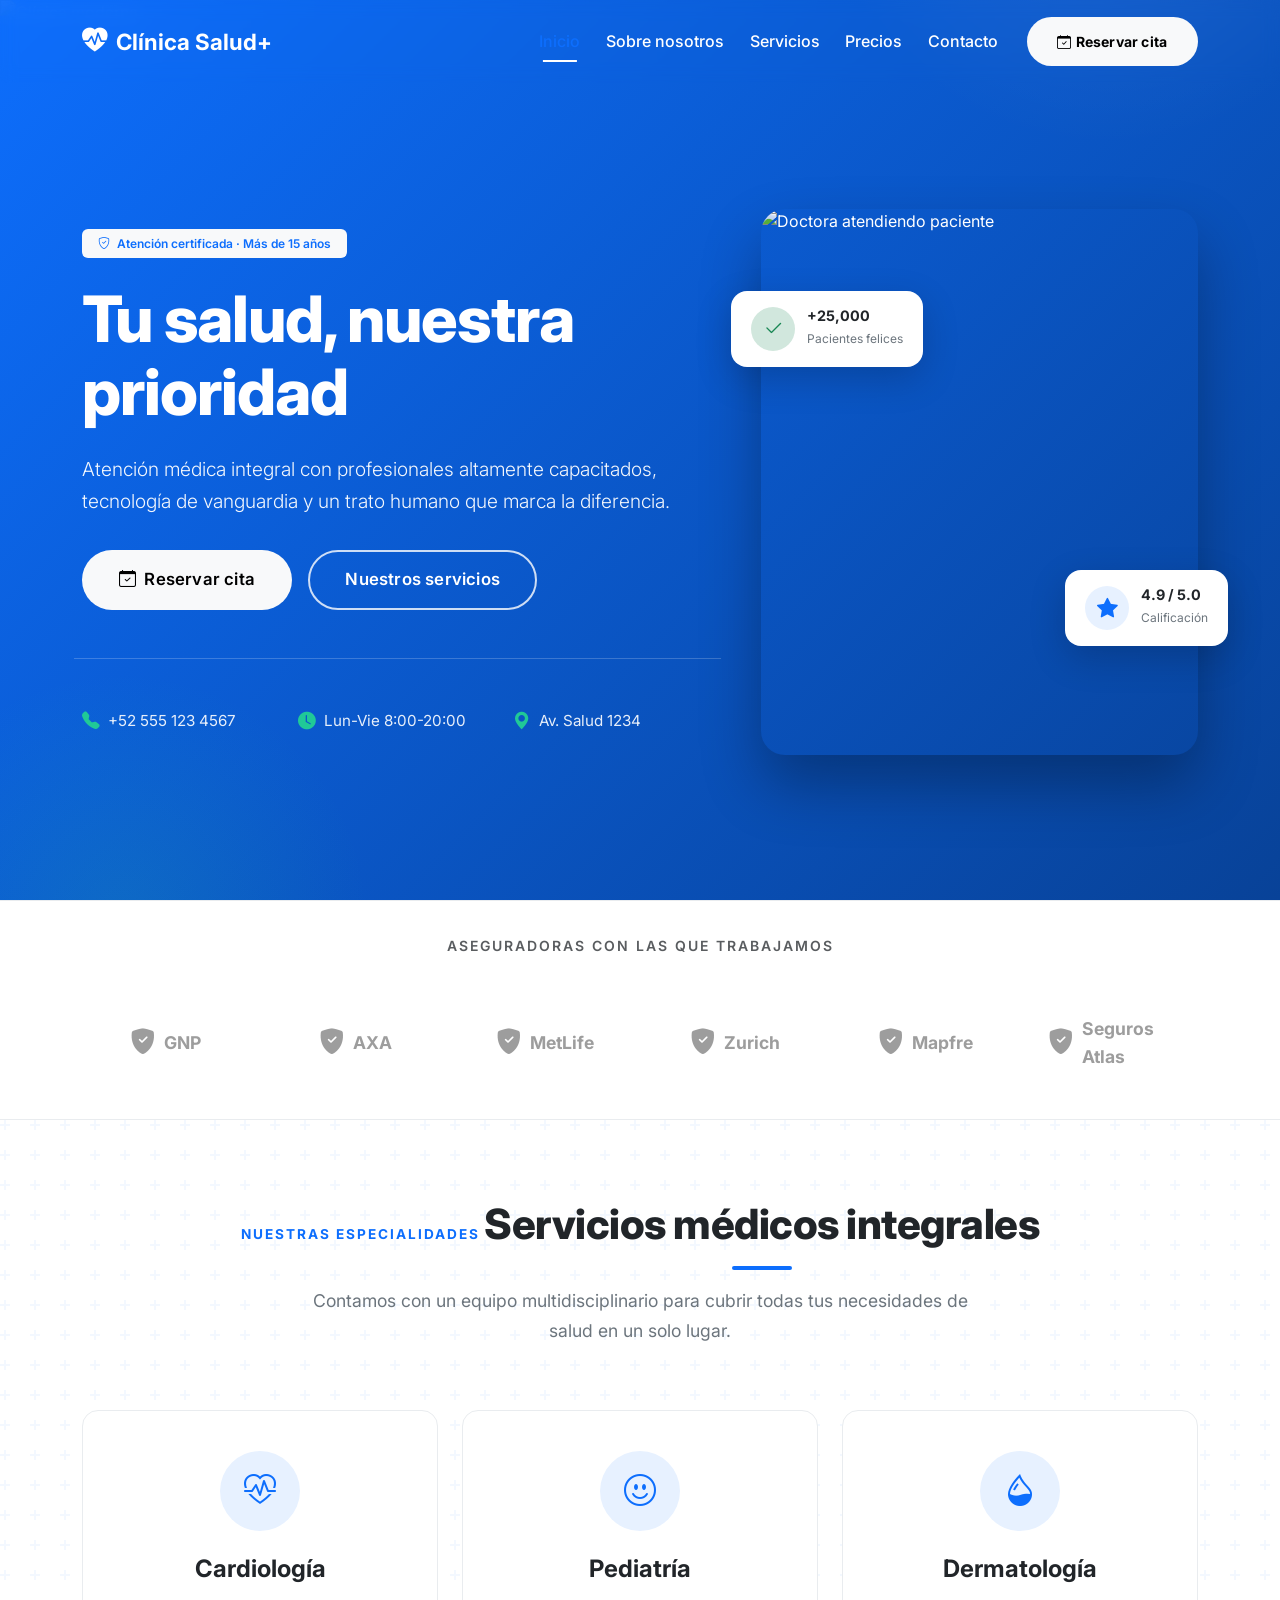
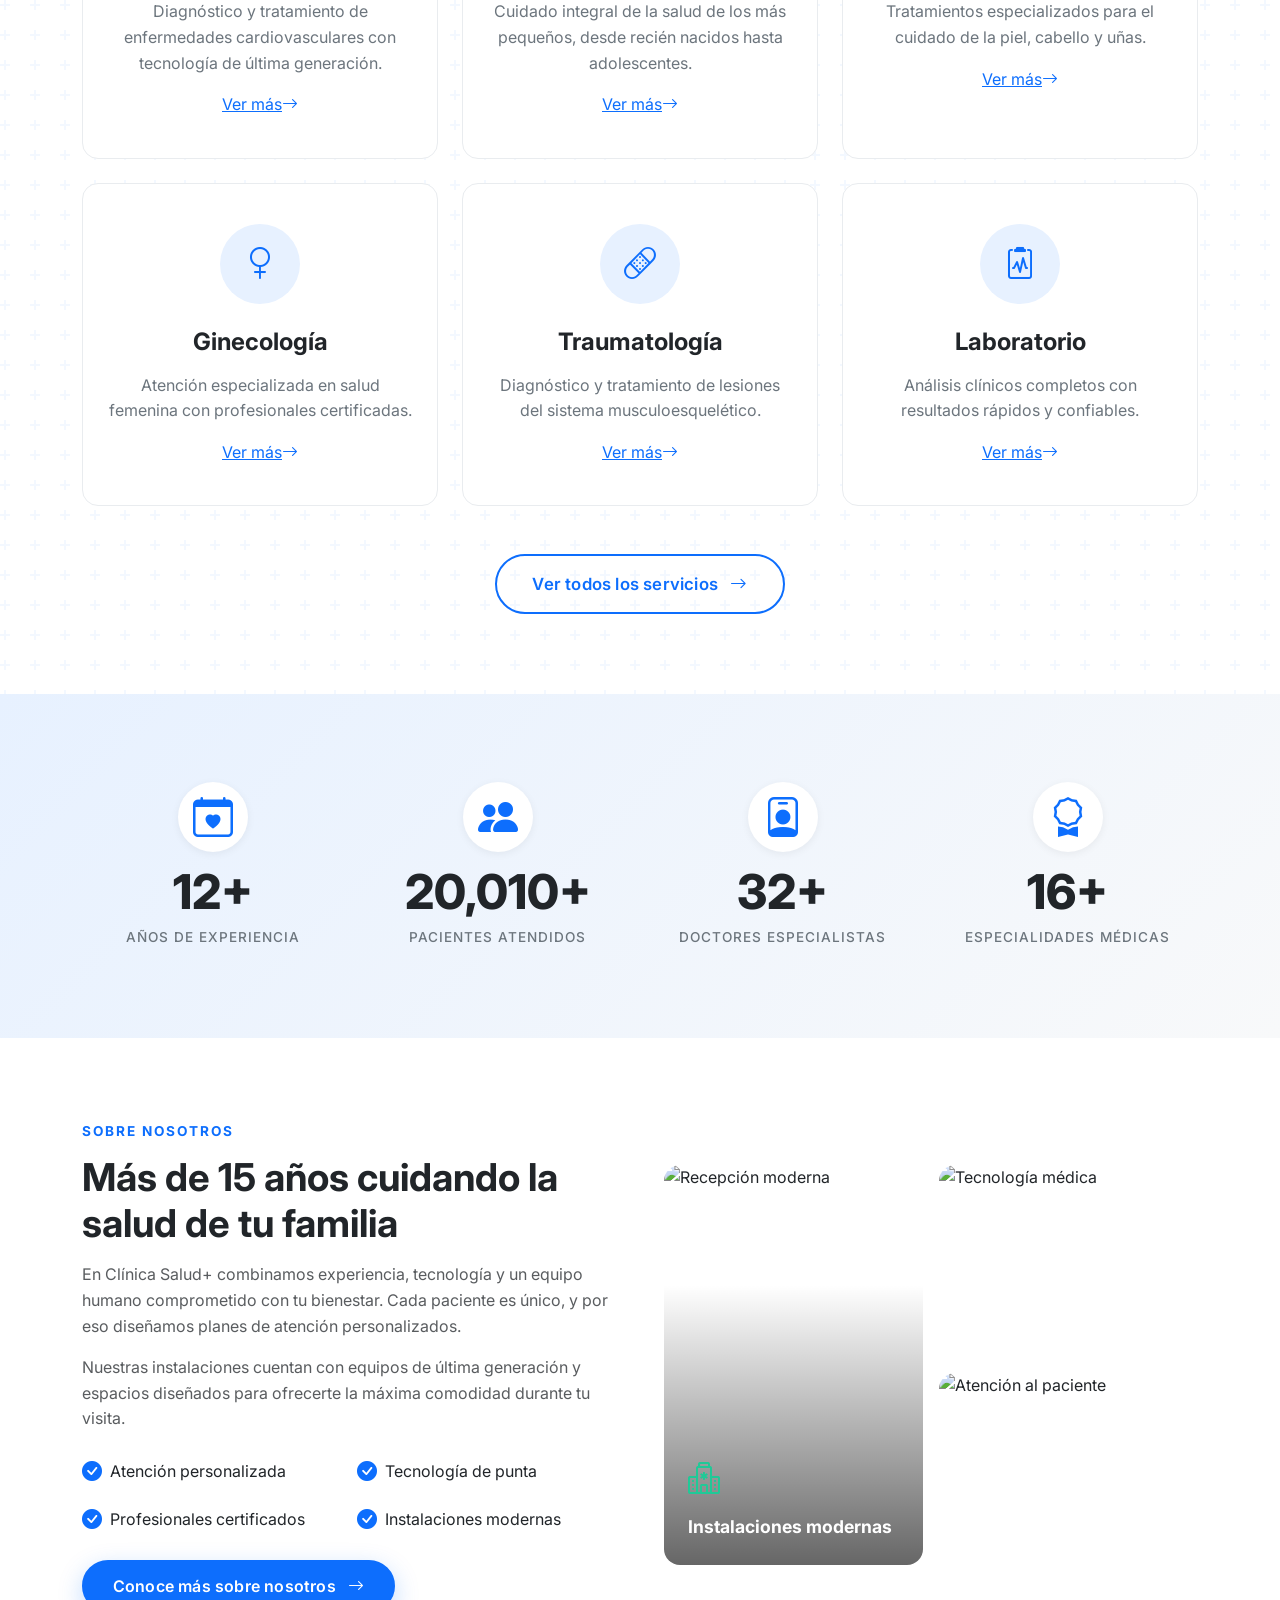
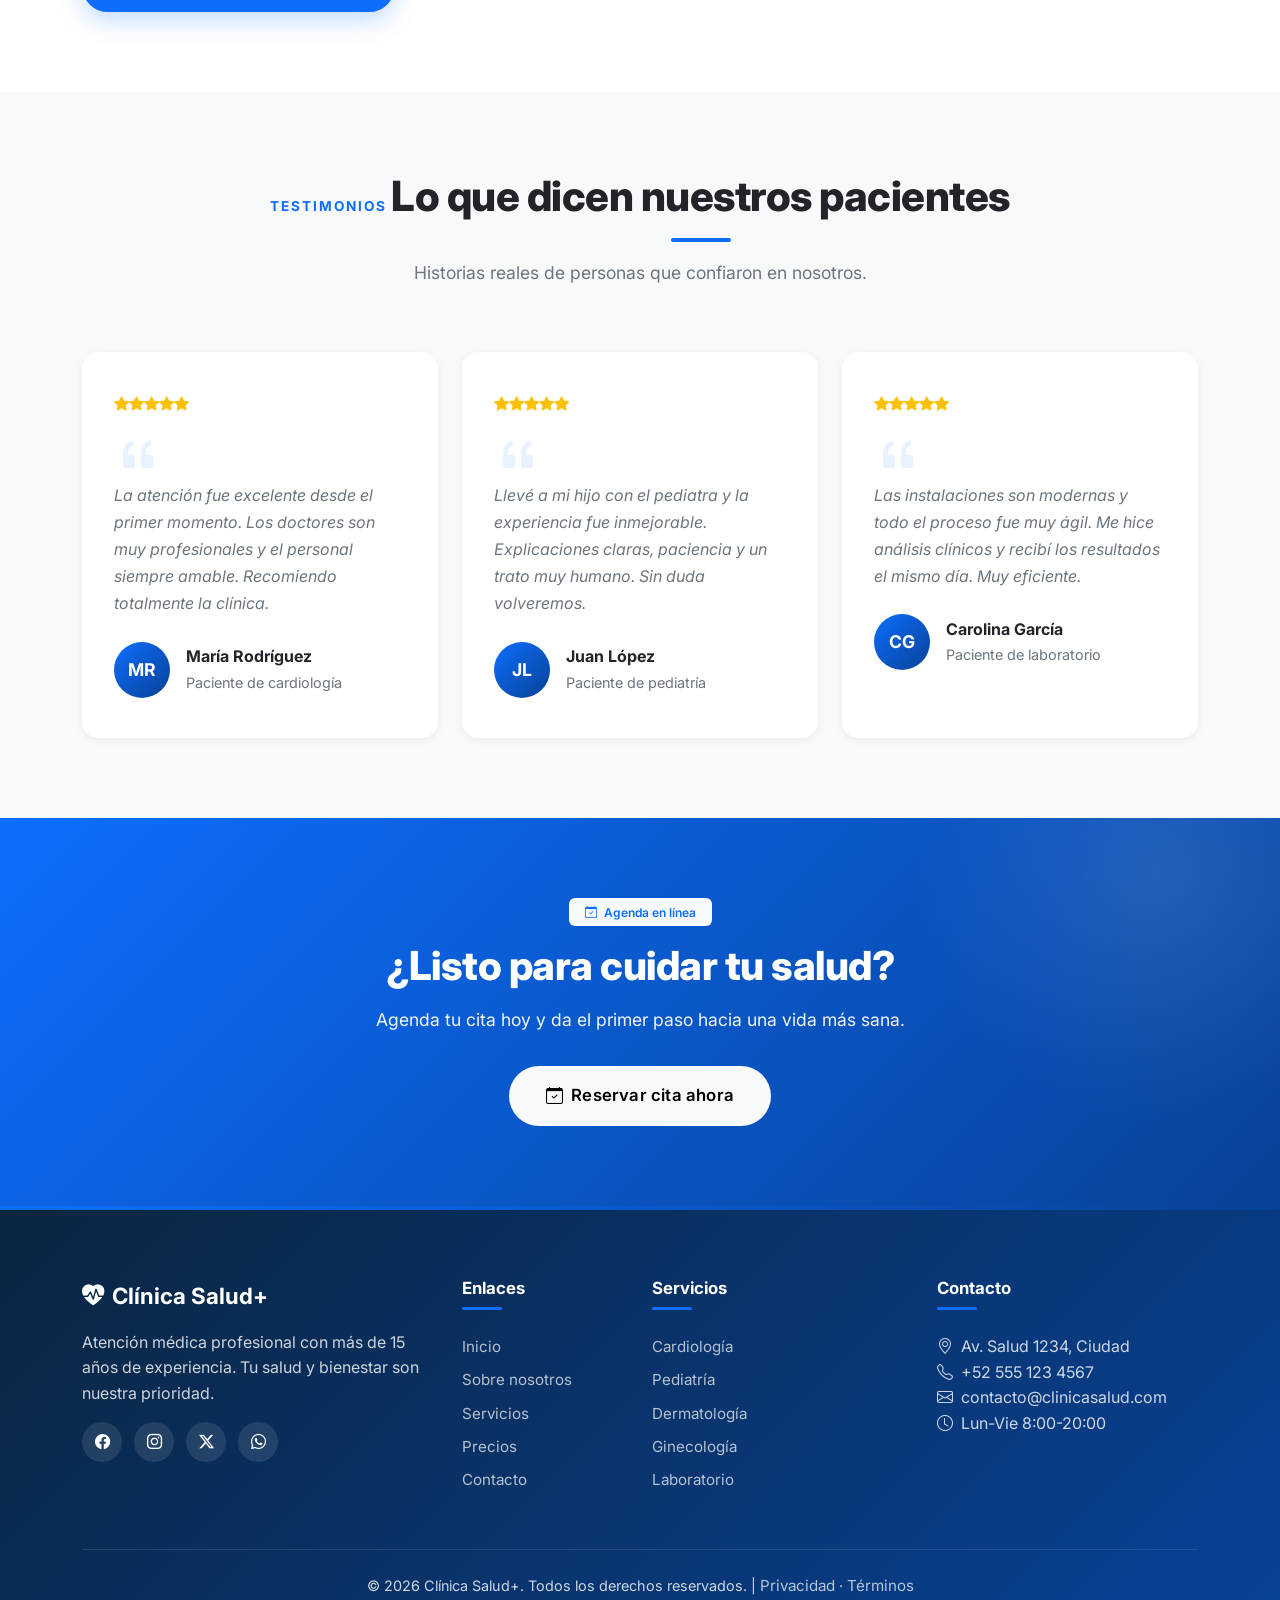
==== index.html @ 4dc256de "template ok" ====
<!DOCTYPE html>
<html lang="es">
<head>
    <meta charset="UTF-8">
    <meta name="viewport" content="width=device-width, initial-scale=1.0">
    <meta name="description" content="Clínica Salud+ - Atención médica profesional con más de 15 años de experiencia. Especialistas en cardiología, pediatría, dermatología y más.">
    <title>Clínica Salud+ | Atención médica profesional y de confianza</title>

    <link href="https://cdn.jsdelivr.net/npm/bootstrap@5.3.3/dist/css/bootstrap.min.css" rel="stylesheet">
    <link rel="stylesheet" href="https://cdn.jsdelivr.net/npm/bootstrap-icons@1.11.3/font/bootstrap-icons.css">
    <link rel="preconnect" href="https://fonts.googleapis.com">
    <link rel="preconnect" href="https://fonts.gstatic.com" crossorigin>
    <link href="https://fonts.googleapis.com/css2?family=Inter:wght@400;500;600;700;800&display=swap" rel="stylesheet">
    <link rel="stylesheet" href="assets/css/styles.css">
</head>
<body>

    <!-- Navbar -->
    <nav class="navbar navbar-expand-lg fixed-top hero-transparent">
        <div class="container">
            <a class="navbar-brand" href="index.html">
                <i class="bi bi-heart-pulse-fill"></i>
                Clínica Salud+
            </a>
            <button class="navbar-toggler" type="button" data-bs-toggle="collapse" data-bs-target="#navbarMain">
                <span class="navbar-toggler-icon"></span>
            </button>
            <div class="collapse navbar-collapse" id="navbarMain">
                <ul class="navbar-nav ms-auto align-items-lg-center">
                    <li class="nav-item"><a class="nav-link" href="index.html">Inicio</a></li>
                    <li class="nav-item"><a class="nav-link" href="about.html">Sobre nosotros</a></li>
                    <li class="nav-item"><a class="nav-link" href="services.html">Servicios</a></li>
                    <li class="nav-item"><a class="nav-link" href="pricing.html">Precios</a></li>
                    <li class="nav-item"><a class="nav-link" href="contact.html">Contacto</a></li>
                    <li class="nav-item ms-lg-3 mt-2 mt-lg-0">
                        <a class="btn btn-light btn-sm fw-bold" href="contact.html">
                            <i class="bi bi-calendar-check me-1"></i>Reservar cita
                        </a>
                    </li>
                </ul>
            </div>
        </div>
    </nav>

    <!-- Hero -->
    <header class="hero">
        <div class="hero-bg">
            <img src="https://images.unsplash.com/photo-1631815589968-fdb09a223b1e?w=1920&q=80" alt="Clínica moderna" loading="eager">
        </div>
        <div class="container">
            <div class="row align-items-center g-5">
                <div class="col-lg-7 hero-content">
                    <span class="badge bg-light text-primary px-3 py-2 mb-4 fw-semibold">
                        <i class="bi bi-shield-check me-1"></i> Atención certificada · Más de 15 años
                    </span>
                    <h1>Tu salud, nuestra prioridad</h1>
                    <p class="lead">Atención médica integral con profesionales altamente capacitados, tecnología de vanguardia y un trato humano que marca la diferencia.</p>
                    <div class="d-flex flex-wrap gap-3">
                        <a href="contact.html" class="btn btn-light btn-lg">
                            <i class="bi bi-calendar-check me-2"></i>Reservar cita
                        </a>
                        <a href="services.html" class="btn btn-outline-light btn-lg">
                            Nuestros servicios
                        </a>
                    </div>
                    <div class="hero-trust-bar row g-3">
                        <div class="col-md-4">
                            <div class="hero-trust-item">
                                <i class="bi bi-telephone-fill"></i>
                                <span>+52 555 123 4567</span>
                            </div>
                        </div>
                        <div class="col-md-4">
                            <div class="hero-trust-item">
                                <i class="bi bi-clock-fill"></i>
                                <span>Lun-Vie 8:00-20:00</span>
                            </div>
                        </div>
                        <div class="col-md-4">
                            <div class="hero-trust-item">
                                <i class="bi bi-geo-alt-fill"></i>
                                <span>Av. Salud 1234</span>
                            </div>
                        </div>
                    </div>
                </div>
                <div class="col-lg-5">
                    <div class="hero-image-wrapper">
                        <div class="hero-img-main">
                            <img src="https://images.unsplash.com/photo-1612349317150-e413f6a5b16d?w=800&q=80" alt="Doctora atendiendo paciente">
                        </div>
                        <div class="hero-floating-card card-1">
                            <div class="icon-circle success">
                                <i class="bi bi-check2"></i>
                            </div>
                            <div>
                                <strong>+25,000</strong>
                                <small>Pacientes felices</small>
                            </div>
                        </div>
                        <div class="hero-floating-card card-2">
                            <div class="icon-circle">
                                <i class="bi bi-star-fill"></i>
                            </div>
                            <div>
                                <strong>4.9 / 5.0</strong>
                                <small>Calificación</small>
                            </div>
                        </div>
                    </div>
                </div>
            </div>
        </div>
    </header>

    <!-- Brand strip -->
    <div class="brand-strip">
        <div class="container">
            <div class="row g-4 align-items-center">
                <div class="col-12 text-center mb-3">
                    <small class="text-muted text-uppercase fw-semibold" style="letter-spacing:2px;">Aseguradoras con las que trabajamos</small>
                </div>
                <div class="col-6 col-md-2"><div class="brand-strip-item"><i class="bi bi-shield-fill-check"></i> GNP</div></div>
                <div class="col-6 col-md-2"><div class="brand-strip-item"><i class="bi bi-shield-fill-check"></i> AXA</div></div>
                <div class="col-6 col-md-2"><div class="brand-strip-item"><i class="bi bi-shield-fill-check"></i> MetLife</div></div>
                <div class="col-6 col-md-2"><div class="brand-strip-item"><i class="bi bi-shield-fill-check"></i> Zurich</div></div>
                <div class="col-6 col-md-2"><div class="brand-strip-item"><i class="bi bi-shield-fill-check"></i> Mapfre</div></div>
                <div class="col-6 col-md-2"><div class="brand-strip-item"><i class="bi bi-shield-fill-check"></i> Seguros Atlas</div></div>
            </div>
        </div>
    </div>

    <!-- Servicios destacados -->
    <section id="servicios" class="bg-pattern">
        <div class="container">
            <div class="section-title reveal">
                <span class="eyebrow">Nuestras especialidades</span>
                <h2>Servicios médicos integrales</h2>
                <p>Contamos con un equipo multidisciplinario para cubrir todas tus necesidades de salud en un solo lugar.</p>
            </div>
            <div class="row g-4">
                <div class="col-md-6 col-lg-4 reveal reveal-delay-1">
                    <div class="service-card">
                        <div class="icon-box"><i class="bi bi-heart-pulse"></i></div>
                        <h4>Cardiología</h4>
                        <p>Diagnóstico y tratamiento de enfermedades cardiovasculares con tecnología de última generación.</p>
                        <a href="services.html" class="service-link mt-3 d-inline-flex">Ver más <i class="bi bi-arrow-right"></i></a>
                    </div>
                </div>
                <div class="col-md-6 col-lg-4 reveal reveal-delay-2">
                    <div class="service-card">
                        <div class="icon-box"><i class="bi bi-emoji-smile"></i></div>
                        <h4>Pediatría</h4>
                        <p>Cuidado integral de la salud de los más pequeños, desde recién nacidos hasta adolescentes.</p>
                        <a href="services.html" class="service-link mt-3 d-inline-flex">Ver más <i class="bi bi-arrow-right"></i></a>
                    </div>
                </div>
                <div class="col-md-6 col-lg-4 reveal reveal-delay-3">
                    <div class="service-card">
                        <div class="icon-box"><i class="bi bi-droplet-half"></i></div>
                        <h4>Dermatología</h4>
                        <p>Tratamientos especializados para el cuidado de la piel, cabello y uñas.</p>
                        <a href="services.html" class="service-link mt-3 d-inline-flex">Ver más <i class="bi bi-arrow-right"></i></a>
                    </div>
                </div>
                <div class="col-md-6 col-lg-4 reveal reveal-delay-4">
                    <div class="service-card">
                        <div class="icon-box"><i class="bi bi-gender-female"></i></div>
                        <h4>Ginecología</h4>
                        <p>Atención especializada en salud femenina con profesionales certificadas.</p>
                        <a href="services.html" class="service-link mt-3 d-inline-flex">Ver más <i class="bi bi-arrow-right"></i></a>
                    </div>
                </div>
                <div class="col-md-6 col-lg-4 reveal reveal-delay-5">
                    <div class="service-card">
                        <div class="icon-box"><i class="bi bi-bandaid"></i></div>
                        <h4>Traumatología</h4>
                        <p>Diagnóstico y tratamiento de lesiones del sistema musculoesquelético.</p>
                        <a href="services.html" class="service-link mt-3 d-inline-flex">Ver más <i class="bi bi-arrow-right"></i></a>
                    </div>
                </div>
                <div class="col-md-6 col-lg-4 reveal reveal-delay-6">
                    <div class="service-card">
                        <div class="icon-box"><i class="bi bi-clipboard2-pulse"></i></div>
                        <h4>Laboratorio</h4>
                        <p>Análisis clínicos completos con resultados rápidos y confiables.</p>
                        <a href="services.html" class="service-link mt-3 d-inline-flex">Ver más <i class="bi bi-arrow-right"></i></a>
                    </div>
                </div>
            </div>
            <div class="text-center mt-5 reveal">
                <a href="services.html" class="btn btn-outline-primary btn-lg">
                    Ver todos los servicios <i class="bi bi-arrow-right ms-2"></i>
                </a>
            </div>
        </div>
    </section>

    <!-- Stats -->
    <section class="stats-section">
        <div class="container">
            <div class="row g-4">
                <div class="col-6 col-md-3 reveal reveal-delay-1">
                    <div class="stat-item">
                        <i class="bi bi-calendar-heart"></i>
                        <span class="stat-number"><span data-counter="15">0</span>+</span>
                        <span class="stat-label">Años de experiencia</span>
                    </div>
                </div>
                <div class="col-6 col-md-3 reveal reveal-delay-2">
                    <div class="stat-item">
                        <i class="bi bi-people-fill"></i>
                        <span class="stat-number"><span data-counter="25000">0</span>+</span>
                        <span class="stat-label">Pacientes atendidos</span>
                    </div>
                </div>
                <div class="col-6 col-md-3 reveal reveal-delay-3">
                    <div class="stat-item">
                        <i class="bi bi-person-badge"></i>
                        <span class="stat-number"><span data-counter="40">0</span>+</span>
                        <span class="stat-label">Doctores especialistas</span>
                    </div>
                </div>
                <div class="col-6 col-md-3 reveal reveal-delay-4">
                    <div class="stat-item">
                        <i class="bi bi-award"></i>
                        <span class="stat-number"><span data-counter="20">0</span>+</span>
                        <span class="stat-label">Especialidades médicas</span>
                    </div>
                </div>
            </div>
        </div>
    </section>

    <!-- Sobre nosotros preview -->
    <section>
        <div class="container">
            <div class="row align-items-center g-5">
                <div class="col-lg-6 reveal">
                    <span class="eyebrow">Sobre nosotros</span>
                    <h2 class="fw-bold mb-3" style="font-size: clamp(1.8rem, 3vw, 2.5rem);">Más de 15 años cuidando la salud de tu familia</h2>
                    <p class="text-muted mb-3">En Clínica Salud+ combinamos experiencia, tecnología y un equipo humano comprometido con tu bienestar. Cada paciente es único, y por eso diseñamos planes de atención personalizados.</p>
                    <p class="text-muted mb-4">Nuestras instalaciones cuentan con equipos de última generación y espacios diseñados para ofrecerte la máxima comodidad durante tu visita.</p>
                    <div class="row g-3 mb-4">
                        <div class="col-sm-6">
                            <div class="d-flex align-items-center gap-2">
                                <i class="bi bi-check-circle-fill text-primary fs-5"></i>
                                <span>Atención personalizada</span>
                            </div>
                        </div>
                        <div class="col-sm-6">
                            <div class="d-flex align-items-center gap-2">
                                <i class="bi bi-check-circle-fill text-primary fs-5"></i>
                                <span>Tecnología de punta</span>
                            </div>
                        </div>
                        <div class="col-sm-6">
                            <div class="d-flex align-items-center gap-2">
                                <i class="bi bi-check-circle-fill text-primary fs-5"></i>
                                <span>Profesionales certificados</span>
                            </div>
                        </div>
                        <div class="col-sm-6">
                            <div class="d-flex align-items-center gap-2">
                                <i class="bi bi-check-circle-fill text-primary fs-5"></i>
                                <span>Instalaciones modernas</span>
                            </div>
                        </div>
                    </div>
                    <a href="about.html" class="btn btn-primary">
                        Conoce más sobre nosotros <i class="bi bi-arrow-right ms-2"></i>
                    </a>
                </div>
                <div class="col-lg-6 reveal reveal-delay-2">
                    <div class="history-image-grid">
                        <div class="history-grid-item gi-1">
                            <img src="https://images.unsplash.com/photo-1538108149393-fbbd81895907?w=800&q=80" alt="Recepción moderna">
                            <div class="gi-overlay">
                                <i class="bi bi-hospital"></i>
                                <strong>Instalaciones modernas</strong>
                            </div>
                        </div>
                        <div class="history-grid-item gi-2">
                            <img src="https://images.unsplash.com/photo-1576091160550-2173dba999ef?w=600&q=80" alt="Tecnología médica">
                        </div>
                        <div class="history-grid-item gi-3">
                            <img src="https://images.unsplash.com/photo-1559757148-5c350d0d3c56?w=600&q=80" alt="Atención al paciente">
                        </div>
                    </div>
                </div>
            </div>
        </div>
    </section>

    <!-- Testimonios -->
    <section class="bg-light">
        <div class="container">
            <div class="section-title reveal">
                <span class="eyebrow">Testimonios</span>
                <h2>Lo que dicen nuestros pacientes</h2>
                <p>Historias reales de personas que confiaron en nosotros.</p>
            </div>
            <div class="row g-4">
                <div class="col-md-4 reveal reveal-delay-1">
                    <div class="testimonial-card">
                        <div class="testimonial-rating">
                            <i class="bi bi-star-fill"></i><i class="bi bi-star-fill"></i><i class="bi bi-star-fill"></i><i class="bi bi-star-fill"></i><i class="bi bi-star-fill"></i>
                        </div>
                        <i class="bi bi-quote quote-icon"></i>
                        <p>La atención fue excelente desde el primer momento. Los doctores son muy profesionales y el personal siempre amable. Recomiendo totalmente la clínica.</p>
                        <div class="testimonial-author">
                            <div class="testimonial-avatar">MR</div>
                            <div class="testimonial-info">
                                <strong>María Rodríguez</strong>
                                <span>Paciente de cardiología</span>
                            </div>
                        </div>
                    </div>
                </div>
                <div class="col-md-4 reveal reveal-delay-2">
                    <div class="testimonial-card">
                        <div class="testimonial-rating">
                            <i class="bi bi-star-fill"></i><i class="bi bi-star-fill"></i><i class="bi bi-star-fill"></i><i class="bi bi-star-fill"></i><i class="bi bi-star-fill"></i>
                        </div>
                        <i class="bi bi-quote quote-icon"></i>
                        <p>Llevé a mi hijo con el pediatra y la experiencia fue inmejorable. Explicaciones claras, paciencia y un trato muy humano. Sin duda volveremos.</p>
                        <div class="testimonial-author">
                            <div class="testimonial-avatar">JL</div>
                            <div class="testimonial-info">
                                <strong>Juan López</strong>
                                <span>Paciente de pediatría</span>
                            </div>
                        </div>
                    </div>
                </div>
                <div class="col-md-4 reveal reveal-delay-3">
                    <div class="testimonial-card">
                        <div class="testimonial-rating">
                            <i class="bi bi-star-fill"></i><i class="bi bi-star-fill"></i><i class="bi bi-star-fill"></i><i class="bi bi-star-fill"></i><i class="bi bi-star-fill"></i>
                        </div>
                        <i class="bi bi-quote quote-icon"></i>
                        <p>Las instalaciones son modernas y todo el proceso fue muy ágil. Me hice análisis clínicos y recibí los resultados el mismo día. Muy eficiente.</p>
                        <div class="testimonial-author">
                            <div class="testimonial-avatar">CG</div>
                            <div class="testimonial-info">
                                <strong>Carolina García</strong>
                                <span>Paciente de laboratorio</span>
                            </div>
                        </div>
                    </div>
                </div>
            </div>
        </div>
    </section>

    <!-- CTA final -->
    <section class="cta-section">
        <div class="container">
            <div class="reveal">
                <span class="badge bg-light text-primary px-3 py-2 mb-3 fw-semibold">
                    <i class="bi bi-calendar-check me-1"></i> Agenda en línea
                </span>
                <h2>¿Listo para cuidar tu salud?</h2>
                <p>Agenda tu cita hoy y da el primer paso hacia una vida más sana.</p>
                <a href="contact.html" class="btn btn-light btn-lg">
                    <i class="bi bi-calendar-check me-2"></i>Reservar cita ahora
                </a>
            </div>
        </div>
    </section>

    <!-- Footer -->
    <footer class="footer">
        <div class="container">
            <div class="row g-4">
                <div class="col-lg-4 col-md-6">
                    <div class="footer-brand">
                        <i class="bi bi-heart-pulse-fill"></i> Clínica Salud+
                    </div>
                    <p class="mb-3">Atención médica profesional con más de 15 años de experiencia. Tu salud y bienestar son nuestra prioridad.</p>
                    <div class="footer-socials">
                        <a href="#" aria-label="Facebook"><i class="bi bi-facebook"></i></a>
                        <a href="#" aria-label="Instagram"><i class="bi bi-instagram"></i></a>
                        <a href="#" aria-label="Twitter"><i class="bi bi-twitter-x"></i></a>
                        <a href="#" aria-label="WhatsApp"><i class="bi bi-whatsapp"></i></a>
                    </div>
                </div>
                <div class="col-lg-2 col-md-6">
                    <h5>Enlaces</h5>
                    <ul>
                        <li><a href="index.html">Inicio</a></li>
                        <li><a href="about.html">Sobre nosotros</a></li>
                        <li><a href="services.html">Servicios</a></li>
                        <li><a href="pricing.html">Precios</a></li>
                        <li><a href="contact.html">Contacto</a></li>
                    </ul>
                </div>
                <div class="col-lg-3 col-md-6">
                    <h5>Servicios</h5>
                    <ul>
                        <li><a href="services.html">Cardiología</a></li>
                        <li><a href="services.html">Pediatría</a></li>
                        <li><a href="services.html">Dermatología</a></li>
                        <li><a href="services.html">Ginecología</a></li>
                        <li><a href="services.html">Laboratorio</a></li>
                    </ul>
                </div>
                <div class="col-lg-3 col-md-6">
                    <h5>Contacto</h5>
                    <ul>
                        <li><i class="bi bi-geo-alt me-2"></i>Av. Salud 1234, Ciudad</li>
                        <li><i class="bi bi-telephone me-2"></i>+52 555 123 4567</li>
                        <li><i class="bi bi-envelope me-2"></i>contacto@clinicasalud.com</li>
                        <li><i class="bi bi-clock me-2"></i>Lun-Vie 8:00-20:00</li>
                    </ul>
                </div>
            </div>
            <div class="footer-bottom">
                <p class="mb-0">&copy; <span data-current-year>2026</span> Clínica Salud+. Todos los derechos reservados. | <a href="privacy.html">Privacidad</a> · <a href="terms.html">Términos</a></p>
            </div>
        </div>
    </footer>

    <button class="back-to-top" aria-label="Volver arriba"><i class="bi bi-arrow-up"></i></button>

    <script src="https://cdn.jsdelivr.net/npm/bootstrap@5.3.3/dist/js/bootstrap.bundle.min.js"></script>
    <script src="assets/js/main.js"></script>
</body>
</html>
---- assets/css/styles.css ----
/* ============================================
   Clínica Salud+ - Custom Styles
   Paleta médica profesional (azul + blanco)
   ============================================ */

:root {
    --primary: #0d6efd;
    --primary-dark: #0a58ca;
    --primary-darker: #084298;
    --primary-light: #e7f1ff;
    --secondary: #20c997;
    --secondary-dark: #198754;
    --accent: #ffc107;
    --light: #f8f9fa;
    --gray-light: #e9ecef;
    --gray: #6c757d;
    --dark: #212529;
    --gradient-hero: linear-gradient(135deg, #0d6efd 0%, #0a58ca 50%, #084298 100%);
    --gradient-soft: linear-gradient(135deg, #e7f1ff 0%, #f8f9fa 100%);
    --gradient-dark: linear-gradient(135deg, #0a2540 0%, #084298 100%);
    --shadow-sm: 0 2px 8px rgba(0, 0, 0, 0.06);
    --shadow-md: 0 8px 24px rgba(0, 0, 0, 0.10);
    --shadow-lg: 0 16px 48px rgba(0, 0, 0, 0.14);
    --shadow-primary: 0 8px 24px rgba(13, 110, 253, 0.25);
    --transition: all 0.3s cubic-bezier(0.4, 0, 0.2, 1);
}

/* ============================================
   Base
   ============================================ */
* {
    scroll-behavior: smooth;
}

body {
    font-family: 'Inter', 'Segoe UI', system-ui, -apple-system, sans-serif;
    color: var(--dark);
    line-height: 1.6;
    overflow-x: hidden;
    background-color: #ffffff;
}

section {
    padding: 5rem 0;
    position: relative;
}

@media (max-width: 768px) {
    section {
        padding: 3rem 0;
    }
}

img {
    max-width: 100%;
    height: auto;
    display: block;
}

/* ============================================
   Utility & Image styles
   ============================================ */
.img-cover {
    width: 100%;
    height: 100%;
    object-fit: cover;
}

.img-rounded {
    border-radius: 16px;
    overflow: hidden;
}

.img-zoom {
    overflow: hidden;
}

.img-zoom img {
    transition: transform 0.6s cubic-bezier(0.4, 0, 0.2, 1);
}

.img-zoom:hover img {
    transform: scale(1.08);
}

.overlay {
    position: relative;
}

.overlay::before {
    content: '';
    position: absolute;
    inset: 0;
    background: linear-gradient(180deg, transparent 0%, rgba(13, 110, 253, 0.5) 100%);
    z-index: 1;
    pointer-events: none;
}

.overlay-light::before {
    background: linear-gradient(180deg, transparent 0%, rgba(0, 0, 0, 0.6) 100%);
}

.overlay-text {
    position: relative;
    z-index: 2;
}

.bg-pattern {
    background-image: url("data:image/svg+xml,%3Csvg width='60' height='60' viewBox='0 0 60 60' xmlns='http://www.w3.org/2000/svg'%3E%3Cg fill='none' fill-rule='evenodd'%3E%3Cg fill='%230d6efd' fill-opacity='0.05'%3E%3Cpath d='M36 34v-4h-2v4h-4v2h4v4h2v-4h4v-2h-4zm0-30V0h-2v4h-4v2h4v4h2V6h4V4h-4zM6 34v-4H4v4H0v2h4v4h2v-4h4v-2H6zM6 4V0H4v4H0v2h4v4h2V6h4V4H6z'/%3E%3C/g%3E%3C/g%3E%3C/svg%3E");
}

/* ============================================
   Navbar
   ============================================ */
.navbar {
    transition: var(--transition);
    padding: 1rem 0;
    background-color: rgba(255, 255, 255, 0.95);
    backdrop-filter: blur(8px);
    box-shadow: var(--shadow-sm);
}

.navbar.hero-transparent {
    background-color: transparent;
    box-shadow: none;
}

.navbar.hero-transparent .nav-link,
.navbar.hero-transparent .navbar-brand {
    color: white !important;
}

.navbar.hero-transparent .nav-link::after {
    background-color: white;
}

.navbar.hero-transparent .navbar-brand i {
    color: white;
}

.navbar-scrolled {
    background-color: rgba(255, 255, 255, 0.98) !important;
    backdrop-filter: blur(10px);
    box-shadow: var(--shadow-sm);
    padding: 0.5rem 0;
}

.navbar-scrolled .nav-link,
.navbar-scrolled .navbar-brand {
    color: var(--dark) !important;
}

.navbar-scrolled .nav-link::after {
    background-color: var(--primary);
}

.navbar-scrolled .navbar-brand i {
    color: var(--primary);
}

.navbar-brand {
    font-weight: 700;
    font-size: 1.4rem;
    display: flex;
    align-items: center;
    gap: 0.5rem;
    color: var(--primary) !important;
}

.navbar-brand i {
    font-size: 1.6rem;
}

.navbar-nav .nav-link {
    font-weight: 500;
    margin: 0 0.3rem;
    color: var(--dark) !important;
    position: relative;
    transition: var(--transition);
}

.navbar-nav .nav-link::after {
    content: '';
    position: absolute;
    bottom: 0;
    left: 50%;
    width: 0;
    height: 2px;
    background-color: var(--primary);
    transition: var(--transition);
    transform: translateX(-50%);
}

.navbar-nav .nav-link:hover::after,
.navbar-nav .nav-link.active::after {
    width: 60%;
}

.navbar-nav .nav-link.active {
    color: var(--primary) !important;
}

.navbar-toggler {
    border: none;
    padding: 0.25rem 0.5rem;
}

.navbar-toggler:focus {
    box-shadow: none;
}

.navbar-toggler-icon {
    background-image: url("data:image/svg+xml,%3Csvg xmlns='http://www.w3.org/2000/svg' viewBox='0 0 30 30'%3E%3Cpath stroke='rgba(13, 110, 253, 1)' stroke-linecap='round' stroke-miterlimit='10' stroke-width='2' d='M4 7h22M4 15h22M4 23h22'/%3E%3C/svg%3E");
}

.navbar.hero-transparent .navbar-toggler-icon {
    background-image: url("data:image/svg+xml,%3Csvg xmlns='http://www.w3.org/2000/svg' viewBox='0 0 30 30'%3E%3Cpath stroke='rgba(255, 255, 255, 1)' stroke-linecap='round' stroke-miterlimit='10' stroke-width='2' d='M4 7h22M4 15h22M4 23h22'/%3E%3C/svg%3E");
}

/* ============================================
   Hero Sections - WITH IMAGES
   ============================================ */
.hero {
    min-height: 100vh;
    background: var(--gradient-hero);
    color: white;
    display: flex;
    align-items: center;
    position: relative;
    overflow: hidden;
    padding: 8rem 0 4rem;
}

.hero-bg {
    position: absolute;
    inset: 0;
    z-index: 0;
}

.hero-bg img {
    width: 100%;
    height: 100%;
    object-fit: cover;
    opacity: 0.35;
}

.hero-bg::after {
    content: '';
    position: absolute;
    inset: 0;
    background: linear-gradient(135deg, rgba(13, 110, 253, 0.85) 0%, rgba(8, 66, 152, 0.85) 100%);
}

.hero::before {
    content: '';
    position: absolute;
    top: -50%;
    right: -10%;
    width: 600px;
    height: 600px;
    background: radial-gradient(circle, rgba(255, 255, 255, 0.08) 0%, transparent 70%);
    border-radius: 50%;
    animation: float 8s ease-in-out infinite;
    z-index: 1;
}

.hero::after {
    content: '';
    position: absolute;
    bottom: -30%;
    left: -10%;
    width: 500px;
    height: 500px;
    background: radial-gradient(circle, rgba(32, 201, 151, 0.15) 0%, transparent 70%);
    border-radius: 50%;
    animation: float 10s ease-in-out infinite reverse;
    z-index: 1;
}

@keyframes float {
    0%, 100% { transform: translateY(0) translateX(0); }
    50% { transform: translateY(-30px) translateX(20px); }
}

.hero-content {
    position: relative;
    z-index: 3;
}

.hero h1 {
    font-size: clamp(2.5rem, 5.5vw, 4rem);
    font-weight: 800;
    line-height: 1.15;
    margin-bottom: 1.5rem;
    letter-spacing: -1px;
}

.hero .lead {
    font-size: 1.2rem;
    opacity: 0.95;
    margin-bottom: 2rem;
    max-width: 600px;
    line-height: 1.7;
}

.hero-image-wrapper {
    position: relative;
    z-index: 3;
}

.hero-image-wrapper .hero-img-main {
    border-radius: 24px;
    overflow: hidden;
    box-shadow: 0 30px 60px rgba(0, 0, 0, 0.3);
    position: relative;
    aspect-ratio: 4/5;
}

.hero-image-wrapper .hero-img-main img {
    width: 100%;
    height: 100%;
    object-fit: cover;
}

.hero-image-wrapper .hero-floating-card {
    position: absolute;
    background: white;
    padding: 1rem 1.25rem;
    border-radius: 16px;
    box-shadow: 0 12px 36px rgba(0, 0, 0, 0.18);
    display: flex;
    align-items: center;
    gap: 0.75rem;
    animation: floatY 4s ease-in-out infinite;
}

.hero-floating-card.card-1 {
    top: 15%;
    left: -30px;
}

.hero-floating-card.card-2 {
    bottom: 20%;
    right: -30px;
    animation-delay: 1.5s;
}

.hero-floating-card .icon-circle {
    width: 44px;
    height: 44px;
    border-radius: 50%;
    background: var(--primary-light);
    color: var(--primary);
    display: flex;
    align-items: center;
    justify-content: center;
    font-size: 1.3rem;
    flex-shrink: 0;
}

.hero-floating-card .icon-circle.success {
    background: #d1e7dd;
    color: var(--secondary-dark);
}

.hero-floating-card strong {
    display: block;
    color: var(--dark);
    font-size: 0.9rem;
    line-height: 1.2;
}

.hero-floating-card small {
    color: var(--gray);
    font-size: 0.75rem;
}

@keyframes floatY {
    0%, 100% { transform: translateY(0); }
    50% { transform: translateY(-12px); }
}

.hero-trust-bar {
    margin-top: 3rem;
    padding-top: 2rem;
    border-top: 1px solid rgba(255, 255, 255, 0.2);
    position: relative;
    z-index: 3;
}

.hero-trust-item {
    display: flex;
    align-items: center;
    gap: 0.5rem;
    color: rgba(255, 255, 255, 0.9);
    font-size: 0.95rem;
}

.hero-trust-item i {
    color: var(--secondary);
    font-size: 1.1rem;
}

/* Page Hero */
.page-hero {
    background: var(--gradient-hero);
    color: white;
    padding: 9rem 0 5rem;
    text-align: center;
    position: relative;
    overflow: hidden;
}

.page-hero-bg {
    position: absolute;
    inset: 0;
    z-index: 0;
}

.page-hero-bg img {
    width: 100%;
    height: 100%;
    object-fit: cover;
    opacity: 0.25;
}

.page-hero-bg::after {
    content: '';
    position: absolute;
    inset: 0;
    background: linear-gradient(135deg, rgba(13, 110, 253, 0.85) 0%, rgba(8, 66, 152, 0.85) 100%);
}

.page-hero::before {
    content: '';
    position: absolute;
    top: 0;
    left: 0;
    right: 0;
    bottom: 0;
    background: radial-gradient(circle at 20% 50%, rgba(255, 255, 255, 0.1) 0%, transparent 50%);
    z-index: 1;
}

.page-hero h1 {
    font-size: clamp(2.2rem, 4.5vw, 3.2rem);
    font-weight: 800;
    margin-bottom: 1rem;
    position: relative;
    z-index: 2;
    letter-spacing: -1px;
}

.page-hero .lead {
    font-size: 1.15rem;
    opacity: 0.95;
    position: relative;
    z-index: 2;
    max-width: 700px;
    margin: 0 auto;
}

.page-hero .badge {
    position: relative;
    z-index: 2;
}

.breadcrumb-nav {
    background: var(--gray-light);
    padding: 0.75rem 0;
    font-size: 0.9rem;
}

.breadcrumb-nav a {
    color: var(--primary);
    text-decoration: none;
}

.breadcrumb-nav a:hover {
    text-decoration: underline;
}

/* ============================================
   Botones
   ============================================ */
.btn {
    font-weight: 600;
    padding: 0.75rem 1.8rem;
    border-radius: 50px;
    transition: var(--transition);
    border: 2px solid transparent;
    letter-spacing: 0.2px;
}

.btn-primary {
    background-color: var(--primary);
    border-color: var(--primary);
    box-shadow: var(--shadow-primary);
}

.btn-primary:hover {
    background-color: var(--primary-dark);
    border-color: var(--primary-dark);
    transform: translateY(-2px);
    box-shadow: 0 12px 32px rgba(13, 110, 253, 0.4);
}

.btn-light:hover {
    transform: translateY(-2px);
}

.btn-outline-light {
    border-color: rgba(255, 255, 255, 0.8);
    color: white;
}

.btn-outline-light:hover {
    background-color: white;
    color: var(--primary);
    border-color: white;
}

.btn-outline-primary {
    border-color: var(--primary);
    color: var(--primary);
}

.btn-outline-primary:hover {
    background-color: var(--primary);
    border-color: var(--primary);
    transform: translateY(-2px);
}

.btn-lg {
    padding: 0.95rem 2.2rem;
    font-size: 1.05rem;
}

/* ============================================
   Section Title
   ============================================ */
.section-title {
    text-align: center;
    margin-bottom: 4rem;
}

.section-title h2 {
    font-size: clamp(1.9rem, 3.5vw, 2.6rem);
    font-weight: 800;
    color: var(--dark);
    margin-bottom: 1rem;
    position: relative;
    display: inline-block;
    letter-spacing: -0.5px;
}

.section-title h2::after {
    content: '';
    display: block;
    width: 60px;
    height: 4px;
    background: var(--primary);
    margin: 1rem auto 0;
    border-radius: 2px;
}

.section-title p {
    color: var(--gray);
    font-size: 1.1rem;
    max-width: 700px;
    margin: 0 auto;
    line-height: 1.7;
}

.eyebrow {
    display: inline-block;
    color: var(--primary);
    font-weight: 700;
    text-transform: uppercase;
    letter-spacing: 2px;
    font-size: 0.85rem;
    margin-bottom: 0.75rem;
}

/* ============================================
   Cards
   ============================================ */
.card {
    border: none;
    border-radius: 16px;
    transition: var(--transition);
    box-shadow: var(--shadow-sm);
    overflow: hidden;
    background: white;
}

.card-hover:hover {
    transform: translateY(-8px);
    box-shadow: var(--shadow-lg);
}

.service-card {
    background: white;
    padding: 2.5rem 1.5rem;
    text-align: center;
    border-radius: 16px;
    height: 100%;
    border: 1px solid var(--gray-light);
    position: relative;
    overflow: hidden;
    transition: var(--transition);
}

.service-card::before {
    content: '';
    position: absolute;
    top: 0;
    left: 0;
    right: 0;
    height: 4px;
    background: var(--gradient-hero);
    transform: scaleX(0);
    transform-origin: left;
    transition: transform 0.4s ease;
}

.service-card:hover::before {
    transform: scaleX(1);
}

.service-card .icon-box {
    width: 80px;
    height: 80px;
    border-radius: 50%;
    background: var(--primary-light);
    color: var(--primary);
    display: flex;
    align-items: center;
    justify-content: center;
    margin: 0 auto 1.5rem;
    font-size: 2rem;
    transition: var(--transition);
}

.service-card:hover .icon-box {
    background: var(--primary);
    color: white;
    transform: rotateY(180deg);
}

.service-card h4 {
    font-weight: 700;
    margin-bottom: 1rem;
}

.service-card p {
    color: var(--gray);
    margin-bottom: 0;
}

/* Service card with image */
.service-card-image {
    padding: 0;
    text-align: left;
    border: 1px solid var(--gray-light);
}

.service-card-image .service-img {
    aspect-ratio: 16/10;
    overflow: hidden;
}

.service-card-image .service-img img {
    width: 100%;
    height: 100%;
    object-fit: cover;
    transition: transform 0.5s ease;
}

.service-card-image:hover .service-img img {
    transform: scale(1.05);
}

.service-card-image .service-body {
    padding: 1.5rem;
}

.service-card-image .service-body h4 {
    margin-bottom: 0.75rem;
}

.service-card-image .service-body p {
    margin-bottom: 1rem;
    font-size: 0.95rem;
}

.service-card-image .service-link {
    color: var(--primary);
    text-decoration: none;
    font-weight: 600;
    font-size: 0.9rem;
    display: inline-flex;
    align-items: center;
    gap: 0.4rem;
    transition: var(--transition);
}

.service-card-image .service-link:hover {
    gap: 0.7rem;
}

/* ============================================
   Stats Section
   ============================================ */
.stats-section {
    background: var(--gradient-soft);
    padding: 4rem 0;
    position: relative;
}

.stat-item {
    text-align: center;
    padding: 1.5rem;
    position: relative;
}

.stat-item i {
    font-size: 2.5rem;
    color: var(--primary);
    margin-bottom: 1rem;
    display: inline-flex;
    width: 70px;
    height: 70px;
    border-radius: 50%;
    background: white;
    align-items: center;
    justify-content: center;
    box-shadow: var(--shadow-sm);
}

.stat-number {
    font-size: 3rem;
    font-weight: 800;
    color: var(--dark);
    display: block;
    line-height: 1;
    margin-bottom: 0.5rem;
}

.stat-label {
    color: var(--gray);
    font-weight: 500;
    text-transform: uppercase;
    font-size: 0.85rem;
    letter-spacing: 1px;
}

/* ============================================
   Testimonials
   ============================================ */
.testimonial-card {
    background: white;
    padding: 2.5rem 2rem;
    border-radius: 16px;
    box-shadow: var(--shadow-sm);
    height: 100%;
    position: relative;
    transition: var(--transition);
}

.testimonial-card:hover {
    box-shadow: var(--shadow-md);
    transform: translateY(-4px);
}

.testimonial-card .quote-icon {
    color: var(--primary-light);
    font-size: 3rem;
    line-height: 1;
    margin-bottom: 0.5rem;
}

.testimonial-card p {
    font-style: italic;
    color: var(--gray);
    margin-bottom: 1.5rem;
    line-height: 1.7;
}

.testimonial-rating {
    color: var(--accent);
    margin-bottom: 1rem;
    font-size: 0.95rem;
}

.testimonial-author {
    display: flex;
    align-items: center;
    gap: 1rem;
}

.testimonial-avatar {
    width: 56px;
    height: 56px;
    border-radius: 50%;
    background: var(--gradient-hero);
    color: white;
    display: flex;
    align-items: center;
    justify-content: center;
    font-weight: 700;
    font-size: 1.1rem;
    flex-shrink: 0;
    overflow: hidden;
}

.testimonial-avatar img {
    width: 100%;
    height: 100%;
    object-fit: cover;
}

.testimonial-info strong {
    display: block;
    color: var(--dark);
}

.testimonial-info span {
    color: var(--gray);
    font-size: 0.9rem;
}

/* ============================================
   CTA Section
   ============================================ */
.cta-section {
    background: var(--gradient-hero);
    color: white;
    text-align: center;
    padding: 5rem 0;
    position: relative;
    overflow: hidden;
}

.cta-section::before {
    content: '';
    position: absolute;
    top: -50%;
    right: -10%;
    width: 500px;
    height: 500px;
    background: radial-gradient(circle, rgba(255, 255, 255, 0.1) 0%, transparent 70%);
    border-radius: 50%;
}

.cta-section h2 {
    font-size: clamp(1.8rem, 4vw, 2.5rem);
    font-weight: 800;
    margin-bottom: 1rem;
    position: relative;
    letter-spacing: -0.5px;
}

.cta-section p {
    font-size: 1.1rem;
    opacity: 0.95;
    margin-bottom: 2rem;
    position: relative;
}

.cta-section .btn {
    position: relative;
}

/* ============================================
   Team Cards - WITH PHOTOS
   ============================================ */
.team-card {
    text-align: center;
    background: white;
    border-radius: 16px;
    transition: var(--transition);
    border: 1px solid var(--gray-light);
    height: 100%;
    overflow: hidden;
}

.team-card:hover {
    transform: translateY(-8px);
    box-shadow: var(--shadow-md);
    border-color: var(--primary);
}

.team-photo {
    aspect-ratio: 1/1;
    overflow: hidden;
    position: relative;
}

.team-photo img {
    width: 100%;
    height: 100%;
    object-fit: cover;
    transition: transform 0.5s ease;
}

.team-card:hover .team-photo img {
    transform: scale(1.08);
}

.team-card .team-info {
    padding: 1.5rem;
}

.team-card h5 {
    font-weight: 700;
    margin-bottom: 0.25rem;
}

.team-card .specialty {
    color: var(--primary);
    font-weight: 600;
    font-size: 0.85rem;
    text-transform: uppercase;
    letter-spacing: 1px;
    margin-bottom: 0.75rem;
}

.team-card p {
    color: var(--gray);
    font-size: 0.9rem;
    margin-bottom: 1rem;
}

.team-socials a {
    display: inline-flex;
    width: 36px;
    height: 36px;
    border-radius: 50%;
    background: var(--primary-light);
    color: var(--primary);
    align-items: center;
    justify-content: center;
    margin: 0 0.2rem;
    transition: var(--transition);
    font-size: 0.9rem;
}

.team-socials a:hover {
    background: var(--primary);
    color: white;
    transform: translateY(-2px);
}

/* ============================================
   About - Mission/Vision/Values
   ============================================ */
.mvv-card {
    padding: 2.5rem 2rem;
    background: white;
    border-radius: 16px;
    border-top: 4px solid var(--primary);
    height: 100%;
    transition: var(--transition);
    box-shadow: var(--shadow-sm);
}

.mvv-card:hover {
    transform: translateY(-8px);
    box-shadow: var(--shadow-md);
}

.mvv-card .mvv-icon {
    width: 60px;
    height: 60px;
    border-radius: 14px;
    background: var(--primary-light);
    color: var(--primary);
    display: flex;
    align-items: center;
    justify-content: center;
    font-size: 1.6rem;
    margin-bottom: 1.25rem;
}

.mvv-card h4 {
    font-weight: 700;
    margin-bottom: 1rem;
}

.mvv-card p {
    color: var(--gray);
    margin-bottom: 0;
}

/* ============================================
   Pricing Cards
   ============================================ */
.pricing-card {
    background: white;
    border-radius: 20px;
    padding: 2.5rem 2rem;
    text-align: center;
    border: 2px solid var(--gray-light);
    transition: var(--transition);
    height: 100%;
    position: relative;
}

.pricing-card.featured {
    border-color: var(--primary);
    transform: scale(1.05);
    box-shadow: var(--shadow-md);
}

.pricing-card:hover {
    border-color: var(--primary);
    transform: translateY(-8px);
}

.pricing-card.featured:hover {
    transform: scale(1.05) translateY(-8px);
}

.pricing-badge {
    position: absolute;
    top: -14px;
    left: 50%;
    transform: translateX(-50%);
    background: var(--gradient-hero);
    color: white;
    padding: 0.4rem 1.2rem;
    border-radius: 50px;
    font-size: 0.78rem;
    font-weight: 700;
    letter-spacing: 1px;
    text-transform: uppercase;
    box-shadow: var(--shadow-primary);
}

.pricing-card h4 {
    font-weight: 700;
    margin-bottom: 0.5rem;
}

.pricing-card .plan-desc {
    color: var(--gray);
    font-size: 0.95rem;
    margin-bottom: 0.5rem;
}

.pricing-price {
    font-size: 3.2rem;
    font-weight: 800;
    color: var(--primary);
    line-height: 1;
    margin: 1rem 0 0.25rem;
}

.pricing-price small {
    font-size: 1rem;
    color: var(--gray);
    font-weight: 500;
}

.pricing-features {
    list-style: none;
    padding: 0;
    margin: 1.75rem 0;
    text-align: left;
}

.pricing-features li {
    padding: 0.55rem 0;
    color: var(--gray);
    display: flex;
    align-items: center;
    gap: 0.75rem;
    font-size: 0.95rem;
}

.pricing-features li i {
    color: var(--secondary);
    font-size: 1.05rem;
    flex-shrink: 0;
}

.pricing-features li.disabled {
    color: var(--gray-light);
}

.pricing-features li.disabled i {
    color: var(--gray-light);
}

.pricing-table th {
    background: var(--primary);
    color: white;
    font-weight: 600;
}

.pricing-table td, .pricing-table th {
    vertical-align: middle;
    padding: 1rem;
}

.pricing-table {
    border-radius: 16px;
    overflow: hidden;
}

/* ============================================
   Services - Process Steps
   ============================================ */
.process-step {
    text-align: center;
    position: relative;
    padding: 1rem;
}

.process-number {
    width: 70px;
    height: 70px;
    border-radius: 50%;
    background: var(--primary);
    color: white;
    display: flex;
    align-items: center;
    justify-content: center;
    font-size: 1.6rem;
    font-weight: 800;
    margin: 0 auto 1.5rem;
    box-shadow: var(--shadow-primary);
    position: relative;
    z-index: 2;
}

.process-line {
    position: absolute;
    top: 35px;
    left: 50%;
    width: 100%;
    height: 2px;
    background: var(--primary-light);
    z-index: 1;
}

.process-step:last-child .process-line {
    display: none;
}

.process-step h5 {
    font-weight: 700;
    margin-bottom: 0.75rem;
}

.process-step p {
    color: var(--gray);
    font-size: 0.95rem;
}

/* ============================================
   Gallery (About - Facilities)
   ============================================ */
.gallery-item {
    aspect-ratio: 4/3;
    overflow: hidden;
    border-radius: 16px;
    position: relative;
    cursor: pointer;
}

.gallery-item img {
    width: 100%;
    height: 100%;
    object-fit: cover;
    transition: transform 0.6s ease;
}

.gallery-item:hover img {
    transform: scale(1.1);
}

.gallery-item .gallery-overlay {
    position: absolute;
    inset: 0;
    background: linear-gradient(180deg, transparent 50%, rgba(13, 110, 253, 0.85) 100%);
    display: flex;
    align-items: flex-end;
    padding: 1.5rem;
    opacity: 0;
    transition: var(--transition);
}

.gallery-item:hover .gallery-overlay {
    opacity: 1;
}

.gallery-item .gallery-overlay span {
    color: white;
    font-weight: 600;
}

/* ============================================
   Contact
   ============================================ */
.contact-info-card {
    background: white;
    padding: 1.25rem;
    border-radius: 12px;
    display: flex;
    align-items: center;
    gap: 1rem;
    margin-bottom: 1rem;
    box-shadow: var(--shadow-sm);
    transition: var(--transition);
    border: 1px solid var(--gray-light);
}

.contact-info-card:hover {
    transform: translateX(5px);
    box-shadow: var(--shadow-md);
    border-color: var(--primary);
}

.contact-info-card .icon-circle {
    width: 50px;
    height: 50px;
    border-radius: 12px;
    background: var(--primary-light);
    color: var(--primary);
    display: flex;
    align-items: center;
    justify-content: center;
    font-size: 1.3rem;
    flex-shrink: 0;
}

.contact-info-card strong {
    display: block;
    color: var(--dark);
    margin-bottom: 0.2rem;
    font-size: 0.95rem;
}

.contact-info-card span {
    color: var(--gray);
    font-size: 0.9rem;
    line-height: 1.5;
}

.map-container {
    border-radius: 16px;
    overflow: hidden;
    box-shadow: var(--shadow-md);
    border: 3px solid white;
}

.map-container iframe {
    width: 100%;
    height: 400px;
    border: 0;
    display: block;
}

.schedule-list {
    list-style: none;
    padding: 0;
    margin: 0;
}

.schedule-list li {
    display: flex;
    justify-content: space-between;
    padding: 0.75rem 0;
    border-bottom: 1px solid var(--gray-light);
}

.schedule-list li:last-child {
    border-bottom: none;
}

.schedule-list .day {
    font-weight: 600;
    color: var(--dark);
}

.schedule-list .hours {
    color: var(--gray);
}

.schedule-list .closed {
    color: #dc3545;
    font-weight: 600;
}

/* ============================================
   Forms
   ============================================ */
.form-control,
.form-select {
    padding: 0.8rem 1rem;
    border-radius: 10px;
    border: 2px solid var(--gray-light);
    transition: var(--transition);
    font-size: 0.95rem;
}

.form-control:focus,
.form-select:focus {
    border-color: var(--primary);
    box-shadow: 0 0 0 0.2rem rgba(13, 110, 253, 0.15);
}

.form-label {
    font-weight: 600;
    color: var(--dark);
    margin-bottom: 0.5rem;
    font-size: 0.9rem;
}

.form-message {
    display: none;
    margin-top: 1rem;
    padding: 1rem;
    border-radius: 10px;
    font-weight: 500;
}

.form-message.success {
    display: block;
    background-color: #d1e7dd;
    color: #0a3622;
    border: 1px solid #a3cfbb;
}

.form-message.error {
    display: block;
    background-color: #f8d7da;
    color: #58151c;
    border: 1px solid #f1aeb5;
}

/* ============================================
   Footer
   ============================================ */
.footer {
    background: var(--gradient-dark);
    color: rgba(255, 255, 255, 0.8);
    padding: 4.5rem 0 1.5rem;
    position: relative;
}

.footer::before {
    content: '';
    position: absolute;
    top: 0;
    left: 0;
    right: 0;
    height: 4px;
    background: var(--gradient-hero);
}

.footer h5 {
    color: white;
    font-weight: 700;
    margin-bottom: 1.5rem;
    position: relative;
    padding-bottom: 0.75rem;
    font-size: 1.05rem;
}

.footer h5::after {
    content: '';
    position: absolute;
    bottom: 0;
    left: 0;
    width: 40px;
    height: 3px;
    background: var(--primary);
    border-radius: 2px;
}

.footer a {
    color: rgba(255, 255, 255, 0.7);
    text-decoration: none;
    transition: var(--transition);
    display: inline-block;
    margin-bottom: 0.5rem;
    font-size: 0.95rem;
}

.footer a:hover {
    color: white;
    transform: translateX(3px);
}

.footer ul {
    list-style: none;
    padding: 0;
    margin: 0;
}

.footer-brand {
    color: white;
    font-weight: 700;
    font-size: 1.4rem;
    display: flex;
    align-items: center;
    gap: 0.5rem;
    margin-bottom: 1rem;
}

.footer-socials a {
    width: 40px;
    height: 40px;
    border-radius: 50%;
    background: rgba(255, 255, 255, 0.1);
    color: white;
    display: inline-flex;
    align-items: center;
    justify-content: center;
    margin-right: 0.5rem;
    transition: var(--transition);
}

.footer-socials a:hover {
    background: var(--primary);
    transform: translateY(-3px);
    color: white;
}

.footer-bottom {
    border-top: 1px solid rgba(255, 255, 255, 0.1);
    padding-top: 1.5rem;
    margin-top: 3rem;
    text-align: center;
    font-size: 0.9rem;
}

/* ============================================
   Privacy / Terms Content
   ============================================ */
.legal-content {
    background: white;
    padding: 3rem;
    border-radius: 16px;
    box-shadow: var(--shadow-sm);
}

.legal-content h3 {
    font-weight: 700;
    color: var(--dark);
    margin-top: 2.5rem;
    margin-bottom: 1rem;
    font-size: 1.4rem;
}

.legal-content h3:first-of-type {
    margin-top: 0;
}

.legal-content h4 {
    font-weight: 600;
    color: var(--primary-dark);
    margin-top: 1.5rem;
    margin-bottom: 0.75rem;
    font-size: 1.1rem;
}

.legal-content p {
    color: var(--gray);
    margin-bottom: 1rem;
    line-height: 1.8;
}

.legal-content ul {
    color: var(--gray);
    padding-left: 1.5rem;
    margin-bottom: 1rem;
}

.legal-content ul li {
    margin-bottom: 0.5rem;
    line-height: 1.7;
}

.legal-content .last-updated {
    background: var(--primary-light);
    color: var(--primary-dark);
    padding: 0.75rem 1rem;
    border-radius: 8px;
    font-size: 0.9rem;
    font-weight: 600;
    display: inline-block;
    margin-bottom: 1.5rem;
}

/* ============================================
   Why Choose Us Feature list
   ============================================ */
.feature-item {
    display: flex;
    gap: 1rem;
    align-items: flex-start;
    padding: 1rem 0;
}

.feature-icon {
    width: 52px;
    height: 52px;
    border-radius: 14px;
    background: var(--primary-light);
    color: var(--primary);
    display: flex;
    align-items: center;
    justify-content: center;
    font-size: 1.4rem;
    flex-shrink: 0;
}

.feature-item h5 {
    font-weight: 700;
    margin-bottom: 0.25rem;
    font-size: 1.05rem;
}

.feature-item p {
    color: var(--gray);
    margin: 0;
    font-size: 0.95rem;
    line-height: 1.6;
}

/* ============================================
   Director Quote
   ============================================ */
.director-quote {
    background: var(--gradient-hero);
    border-radius: 24px;
    padding: 3rem;
    color: white;
    position: relative;
    overflow: hidden;
}

.director-quote::before {
    content: '';
    position: absolute;
    top: -100px;
    right: -100px;
    width: 300px;
    height: 300px;
    background: radial-gradient(circle, rgba(255, 255, 255, 0.1) 0%, transparent 70%);
    border-radius: 50%;
}

.director-quote i.bi-quote {
    font-size: 5rem;
    opacity: 0.25;
    position: absolute;
    top: 1rem;
    right: 2rem;
    color: white;
}

.director-quote p {
    font-size: 1.15rem;
    font-style: italic;
    margin-bottom: 1.5rem;
    line-height: 1.7;
    position: relative;
}

.director-quote .director-info {
    display: flex;
    align-items: center;
    gap: 1rem;
    position: relative;
}

.director-quote .director-photo {
    width: 60px;
    height: 60px;
    border-radius: 50%;
    overflow: hidden;
    border: 3px solid rgba(255, 255, 255, 0.3);
}

.director-quote .director-photo img {
    width: 100%;
    height: 100%;
    object-fit: cover;
}

.director-quote strong {
    display: block;
    color: white;
}

.director-quote span {
    color: rgba(255, 255, 255, 0.8);
    font-size: 0.9rem;
}

/* ============================================
   History Block Images
   ============================================ */
.history-image-grid {
    display: grid;
    grid-template-columns: 1fr 1fr;
    grid-template-rows: 1fr 1fr;
    gap: 1rem;
    height: 100%;
    min-height: 400px;
}

.history-image-grid .gi-1 {
    grid-column: 1;
    grid-row: 1 / 3;
}

.history-image-grid .gi-2,
.history-image-grid .gi-3 {
    grid-column: 2;
}

.history-grid-item {
    border-radius: 16px;
    overflow: hidden;
    position: relative;
}

.history-grid-item img {
    width: 100%;
    height: 100%;
    object-fit: cover;
}

.history-grid-item .gi-overlay {
    position: absolute;
    inset: 0;
    display: flex;
    flex-direction: column;
    justify-content: flex-end;
    padding: 1.5rem;
    color: white;
    background: linear-gradient(180deg, transparent 30%, rgba(0, 0, 0, 0.6) 100%);
}

.history-grid-item .gi-overlay i {
    font-size: 2rem;
    margin-bottom: 0.5rem;
    color: var(--secondary);
}

.history-grid-item .gi-overlay strong {
    font-size: 1.1rem;
}

/* ============================================
   Scroll Reveal Animations
   ============================================ */
.reveal {
    opacity: 0;
    transform: translateY(30px);
    transition: opacity 0.8s ease, transform 0.8s ease;
}

.reveal.reveal-active {
    opacity: 1;
    transform: translateY(0);
}

.reveal-delay-1 { transition-delay: 0.1s; }
.reveal-delay-2 { transition-delay: 0.2s; }
.reveal-delay-3 { transition-delay: 0.3s; }
.reveal-delay-4 { transition-delay: 0.4s; }
.reveal-delay-5 { transition-delay: 0.5s; }
.reveal-delay-6 { transition-delay: 0.6s; }

/* ============================================
   Back to Top Button
   ============================================ */
.back-to-top {
    position: fixed;
    bottom: 30px;
    right: 30px;
    width: 50px;
    height: 50px;
    border-radius: 50%;
    background: var(--primary);
    color: white;
    border: none;
    display: flex;
    align-items: center;
    justify-content: center;
    font-size: 1.2rem;
    cursor: pointer;
    box-shadow: var(--shadow-primary);
    opacity: 0;
    visibility: hidden;
    transition: var(--transition);
    z-index: 999;
}

.back-to-top.visible {
    opacity: 1;
    visibility: visible;
}

.back-to-top:hover {
    background: var(--primary-dark);
    transform: translateY(-3px);
}

/* ============================================
   Utilities
   ============================================ */
.bg-light-blue {
    background-color: var(--primary-light);
}

.text-primary {
    color: var(--primary) !important;
}

.divider {
    height: 1px;
    background: linear-gradient(to right, transparent, var(--gray-light), transparent);
    margin: 3rem 0;
}

@media (max-width: 991px) {
    .navbar-collapse {
        background: white;
        padding: 1rem;
        border-radius: 12px;
        margin-top: 1rem;
        box-shadow: var(--shadow-md);
    }

    .navbar-collapse .nav-link {
        color: var(--dark) !important;
    }

    .navbar.hero-transparent .navbar-collapse .nav-link {
        color: var(--dark) !important;
    }

    .hero-image-wrapper {
        margin-top: 3rem;
    }
}

/* ============================================
   Brand Strip (clients / insurers)
   ============================================ */
.brand-strip {
    padding: 2rem 0;
    background: white;
    border-top: 1px solid var(--gray-light);
    border-bottom: 1px solid var(--gray-light);
}

.brand-strip-item {
    display: flex;
    align-items: center;
    justify-content: center;
    padding: 1rem;
    color: var(--gray);
    font-weight: 700;
    font-size: 1.1rem;
    gap: 0.5rem;
    opacity: 0.7;
    transition: var(--transition);
    filter: grayscale(1);
}

.brand-strip-item:hover {
    opacity: 1;
    filter: grayscale(0);
}

.brand-strip-item i {
    font-size: 1.6rem;
}
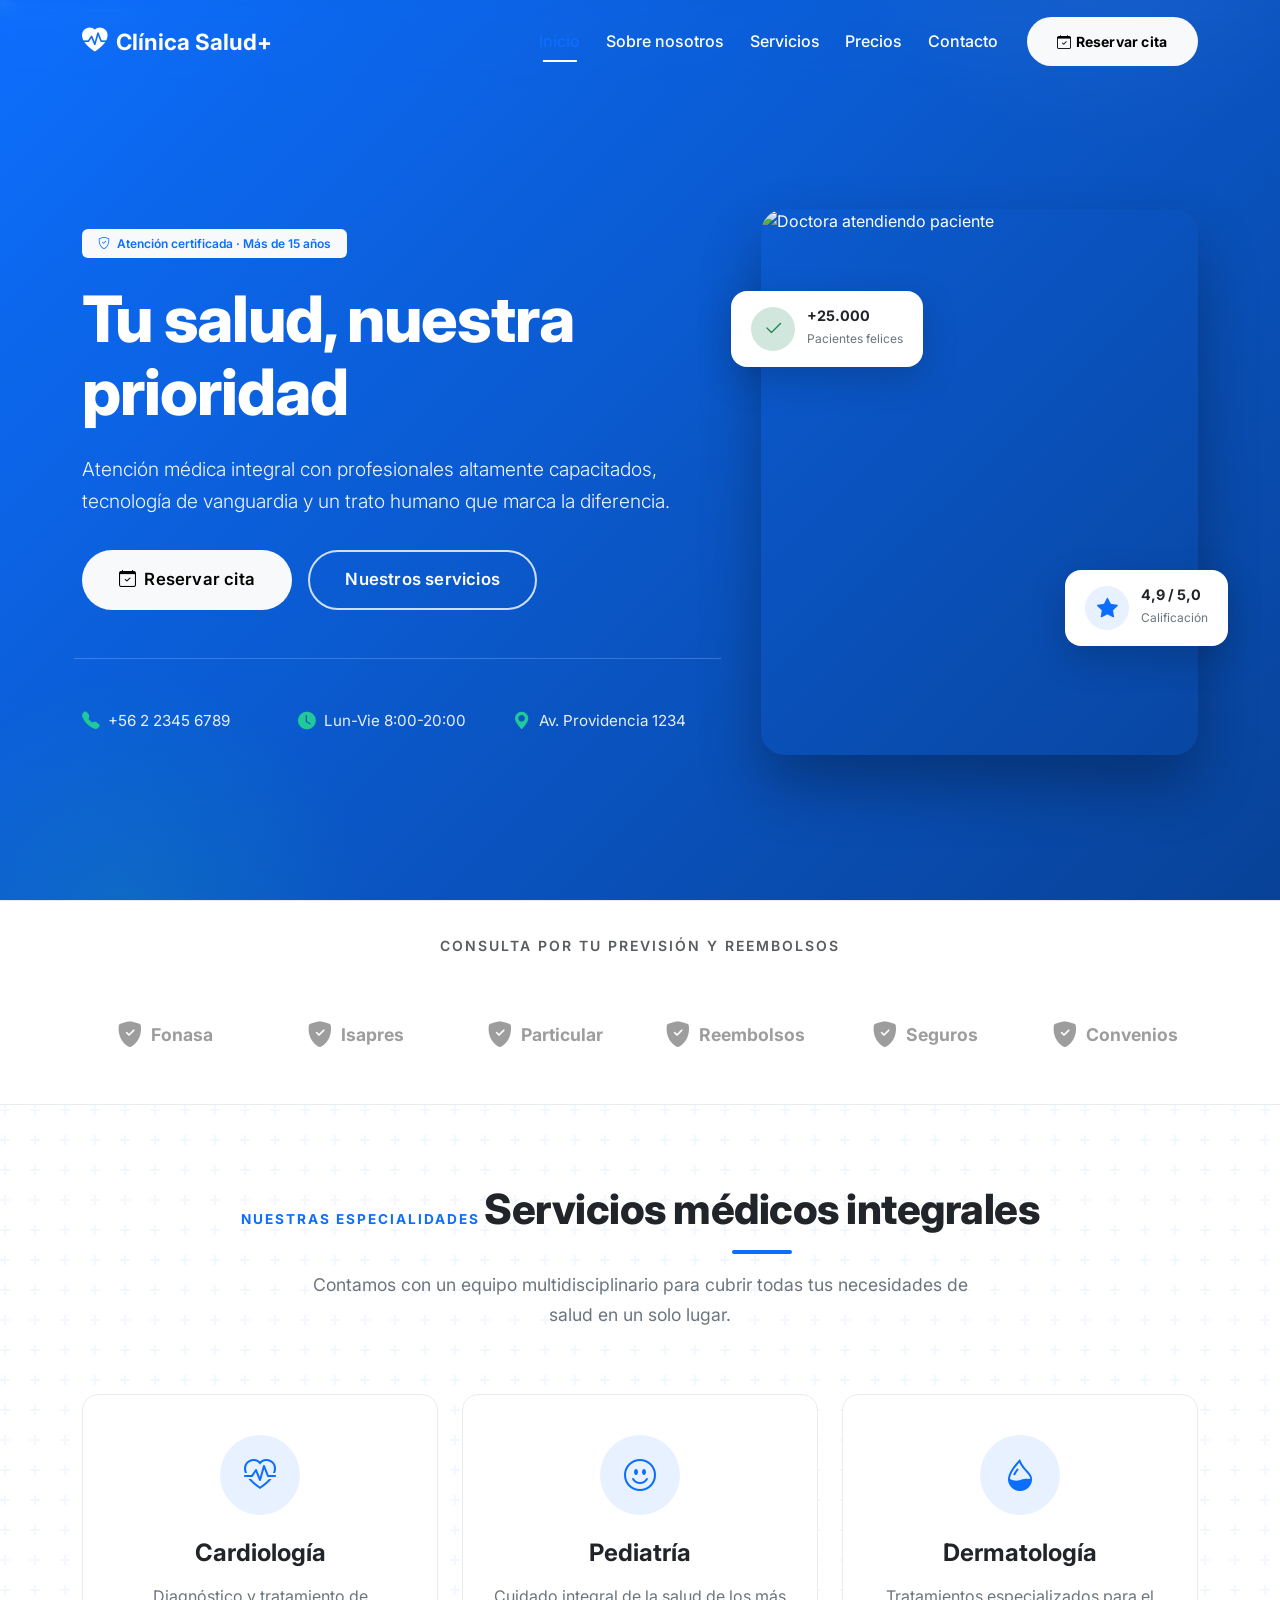
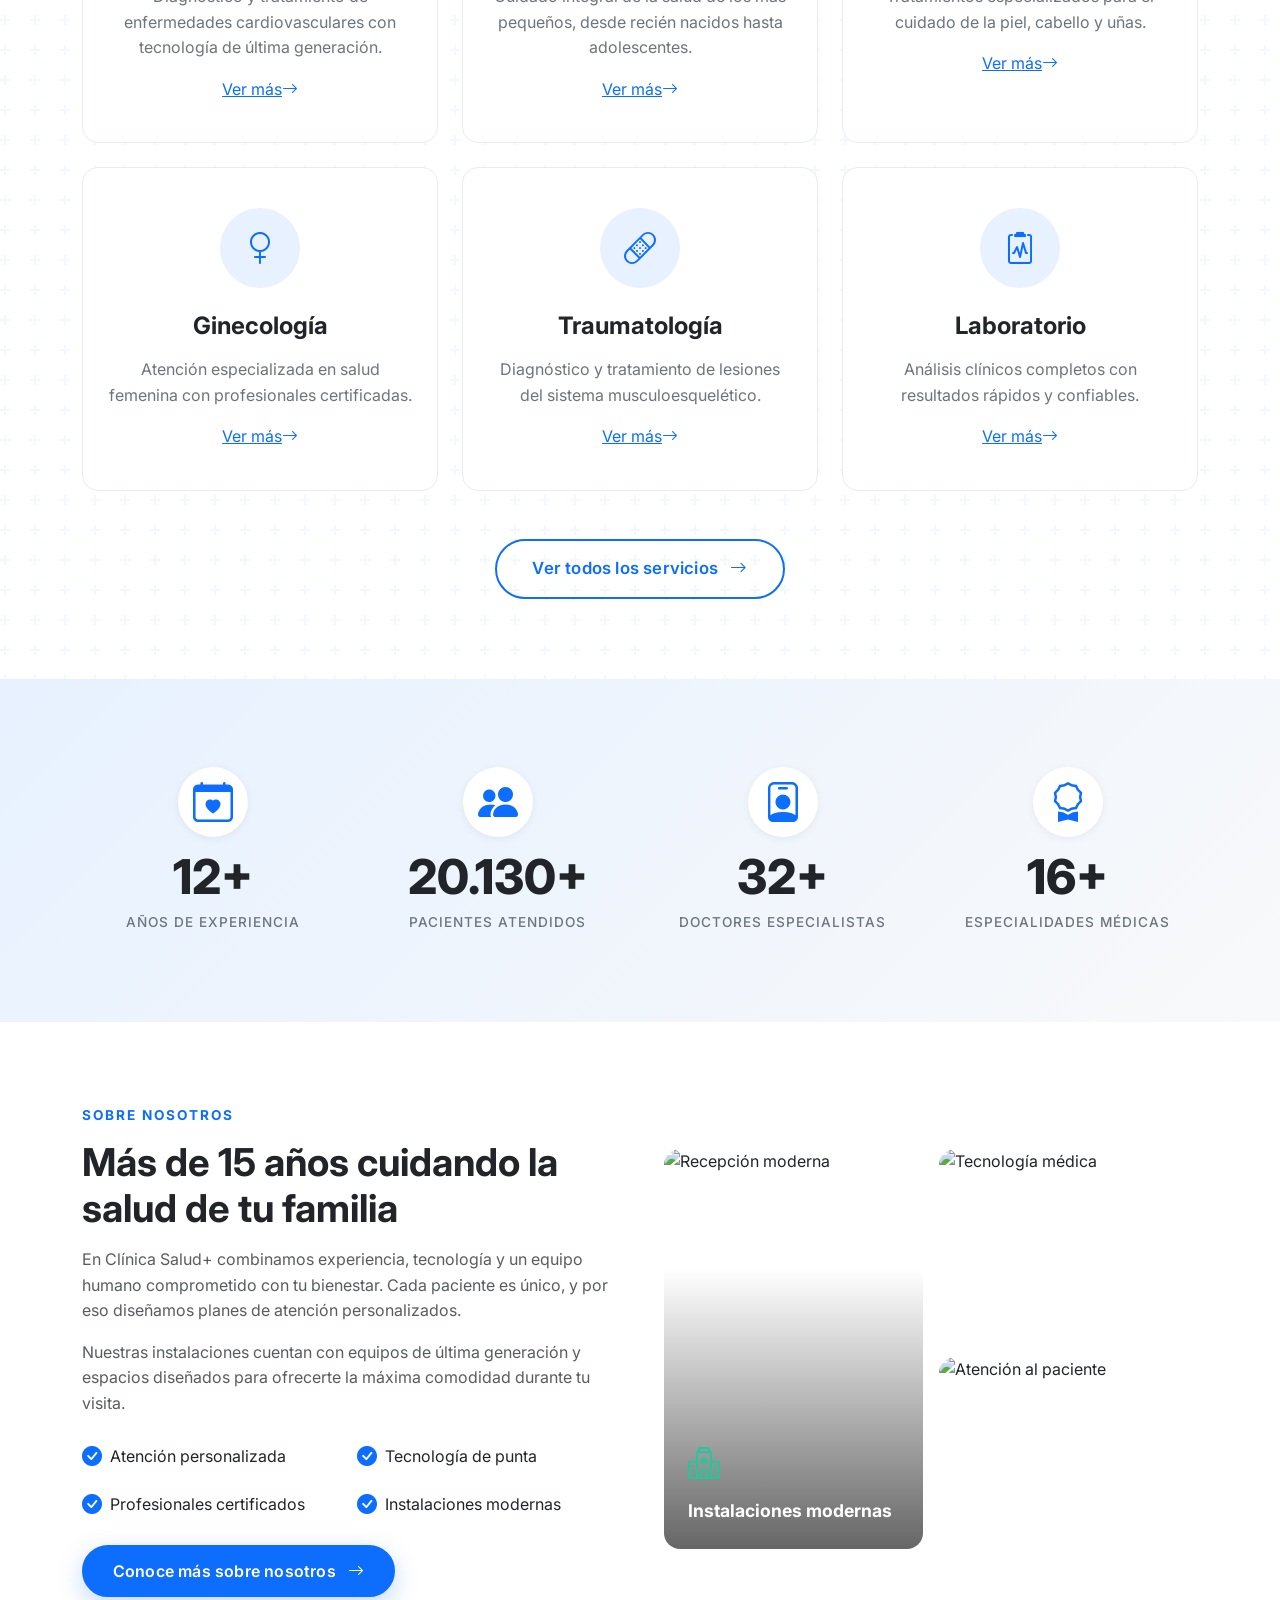
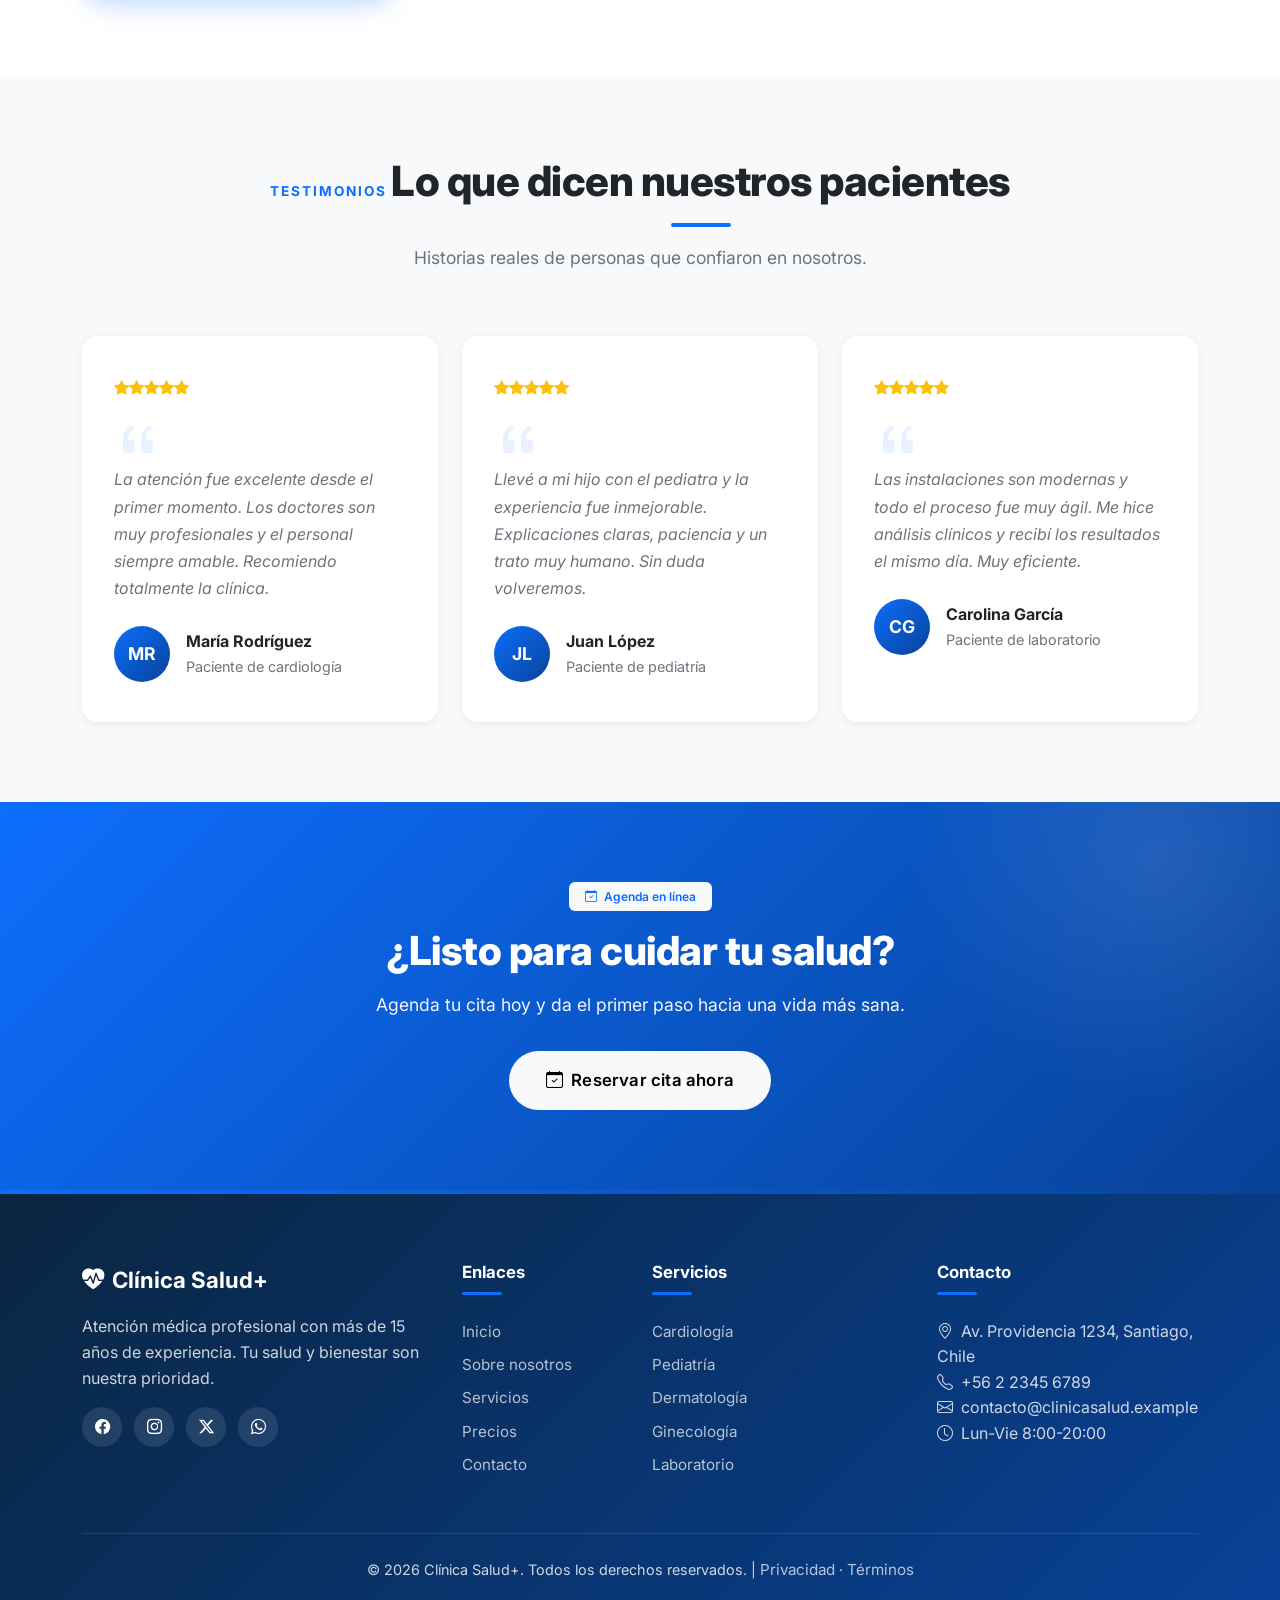
==== commit 731c0bb1: "fix response y CLP chile" ====
--- a/index.html
+++ b/index.html
@@ -1,5 +1,5 @@
 <!DOCTYPE html>
-<html lang="es">
+<html lang="es-CL">
 <head>
     <meta charset="UTF-8">
     <meta name="viewport" content="width=device-width, initial-scale=1.0">
@@ -22,7 +22,7 @@
                 <i class="bi bi-heart-pulse-fill"></i>
                 Clínica Salud+
             </a>
-            <button class="navbar-toggler" type="button" data-bs-toggle="collapse" data-bs-target="#navbarMain">
+            <button class="navbar-toggler" type="button" data-bs-toggle="collapse" data-bs-target="#navbarMain" aria-controls="navbarMain" aria-expanded="false" aria-label="Abrir menú de navegación">
                 <span class="navbar-toggler-icon"></span>
             </button>
             <div class="collapse navbar-collapse" id="navbarMain">
@@ -55,7 +55,7 @@
                     </span>
                     <h1>Tu salud, nuestra prioridad</h1>
                     <p class="lead">Atención médica integral con profesionales altamente capacitados, tecnología de vanguardia y un trato humano que marca la diferencia.</p>
-                    <div class="d-flex flex-wrap gap-3">
+                    <div class="hero-actions d-flex flex-wrap gap-3">
                         <a href="contact.html" class="btn btn-light btn-lg">
                             <i class="bi bi-calendar-check me-2"></i>Reservar cita
                         </a>
@@ -67,7 +67,7 @@
                         <div class="col-md-4">
                             <div class="hero-trust-item">
                                 <i class="bi bi-telephone-fill"></i>
-                                <span>+52 555 123 4567</span>
+                                <span>+56 2 2345 6789</span>
                             </div>
                         </div>
                         <div class="col-md-4">
@@ -79,7 +79,7 @@
                         <div class="col-md-4">
                             <div class="hero-trust-item">
                                 <i class="bi bi-geo-alt-fill"></i>
-                                <span>Av. Salud 1234</span>
+                                <span>Av. Providencia 1234</span>
                             </div>
                         </div>
                     </div>
@@ -94,7 +94,7 @@
                                 <i class="bi bi-check2"></i>
                             </div>
                             <div>
-                                <strong>+25,000</strong>
+                                <strong>+25.000</strong>
                                 <small>Pacientes felices</small>
                             </div>
                         </div>
@@ -103,7 +103,7 @@
                                 <i class="bi bi-star-fill"></i>
                             </div>
                             <div>
-                                <strong>4.9 / 5.0</strong>
+                                <strong>4,9 / 5,0</strong>
                                 <small>Calificación</small>
                             </div>
                         </div>
@@ -118,14 +118,14 @@
         <div class="container">
             <div class="row g-4 align-items-center">
                 <div class="col-12 text-center mb-3">
-                    <small class="text-muted text-uppercase fw-semibold" style="letter-spacing:2px;">Aseguradoras con las que trabajamos</small>
-                </div>
-                <div class="col-6 col-md-2"><div class="brand-strip-item"><i class="bi bi-shield-fill-check"></i> GNP</div></div>
-                <div class="col-6 col-md-2"><div class="brand-strip-item"><i class="bi bi-shield-fill-check"></i> AXA</div></div>
-                <div class="col-6 col-md-2"><div class="brand-strip-item"><i class="bi bi-shield-fill-check"></i> MetLife</div></div>
-                <div class="col-6 col-md-2"><div class="brand-strip-item"><i class="bi bi-shield-fill-check"></i> Zurich</div></div>
-                <div class="col-6 col-md-2"><div class="brand-strip-item"><i class="bi bi-shield-fill-check"></i> Mapfre</div></div>
-                <div class="col-6 col-md-2"><div class="brand-strip-item"><i class="bi bi-shield-fill-check"></i> Seguros Atlas</div></div>
+                    <small class="text-muted text-uppercase fw-semibold" style="letter-spacing:2px;">Consulta por tu previsión y reembolsos</small>
+                </div>
+                <div class="col-6 col-md-2"><div class="brand-strip-item"><i class="bi bi-shield-fill-check"></i> Fonasa</div></div>
+                <div class="col-6 col-md-2"><div class="brand-strip-item"><i class="bi bi-shield-fill-check"></i> Isapres</div></div>
+                <div class="col-6 col-md-2"><div class="brand-strip-item"><i class="bi bi-shield-fill-check"></i> Particular</div></div>
+                <div class="col-6 col-md-2"><div class="brand-strip-item"><i class="bi bi-shield-fill-check"></i> Reembolsos</div></div>
+                <div class="col-6 col-md-2"><div class="brand-strip-item"><i class="bi bi-shield-fill-check"></i> Seguros</div></div>
+                <div class="col-6 col-md-2"><div class="brand-strip-item"><i class="bi bi-shield-fill-check"></i> Convenios</div></div>
             </div>
         </div>
     </div>
@@ -382,7 +382,7 @@
                         <a href="#" aria-label="Facebook"><i class="bi bi-facebook"></i></a>
                         <a href="#" aria-label="Instagram"><i class="bi bi-instagram"></i></a>
                         <a href="#" aria-label="Twitter"><i class="bi bi-twitter-x"></i></a>
-                        <a href="#" aria-label="WhatsApp"><i class="bi bi-whatsapp"></i></a>
+                        <a href="https://wa.me/56912345678" aria-label="WhatsApp"><i class="bi bi-whatsapp"></i></a>
                     </div>
                 </div>
                 <div class="col-lg-2 col-md-6">
@@ -408,9 +408,9 @@
                 <div class="col-lg-3 col-md-6">
                     <h5>Contacto</h5>
                     <ul>
-                        <li><i class="bi bi-geo-alt me-2"></i>Av. Salud 1234, Ciudad</li>
-                        <li><i class="bi bi-telephone me-2"></i>+52 555 123 4567</li>
-                        <li><i class="bi bi-envelope me-2"></i>contacto@clinicasalud.com</li>
+                        <li><i class="bi bi-geo-alt me-2"></i>Av. Providencia 1234, Santiago, Chile</li>
+                        <li><i class="bi bi-telephone me-2"></i>+56 2 2345 6789</li>
+                        <li><i class="bi bi-envelope me-2"></i>contacto@clinicasalud.example</li>
                         <li><i class="bi bi-clock me-2"></i>Lun-Vie 8:00-20:00</li>
                     </ul>
                 </div>
--- a/assets/css/styles.css
+++ b/assets/css/styles.css
@@ -287,6 +287,15 @@
     z-index: 3;
 }
 
+/* Keep wide Bootstrap gutters inside the page, including flex-based heroes. */
+.hero > .container {
+    min-width: 0;
+}
+
+.row > * {
+    min-width: 0;
+}
+
 .hero h1 {
     font-size: clamp(2.5rem, 5.5vw, 4rem);
     font-weight: 800;
@@ -1050,7 +1059,7 @@
 }
 
 .pricing-price {
-    font-size: 3.2rem;
+    font-size: clamp(2rem, 3.5vw, 3rem);
     font-weight: 800;
     color: var(--primary);
     line-height: 1;
@@ -1058,6 +1067,8 @@
 }
 
 .pricing-price small {
+    display: block;
+    margin-top: 0.5rem;
     font-size: 1rem;
     color: var(--gray);
     font-weight: 500;
@@ -1731,8 +1742,32 @@
     margin: 3rem 0;
 }
 
-@media (max-width: 991px) {
+@media (max-width: 991.98px) {
+    .row.g-5 {
+        --bs-gutter-x: 1.5rem;
+    }
+
+    .hero {
+        min-height: 100svh;
+        padding: 7rem 0 3rem;
+    }
+
+    .hero-floating-card.card-1 {
+        left: 0.75rem;
+    }
+
+    .hero-floating-card.card-2 {
+        right: 0.75rem;
+    }
+
+    .pricing-card.featured,
+    .pricing-card.featured:hover {
+        transform: none;
+    }
+
     .navbar-collapse {
+        max-height: calc(100svh - 6rem);
+        overflow-y: auto;
         background: white;
         padding: 1rem;
         border-radius: 12px;
@@ -1750,6 +1785,99 @@
 
     .hero-image-wrapper {
         margin-top: 3rem;
+    }
+}
+
+@media (max-width: 575.98px) {
+    .container {
+        --bs-gutter-x: 2.5rem;
+    }
+
+    .navbar-brand {
+        font-size: 1.15rem;
+        margin-right: 0.5rem;
+    }
+
+    .navbar-brand i {
+        font-size: 1.35rem;
+    }
+
+    .navbar-scrolled .navbar-toggler-icon {
+        background-image: url("data:image/svg+xml,%3Csvg xmlns='http://www.w3.org/2000/svg' viewBox='0 0 30 30'%3E%3Cpath stroke='%230d6efd' stroke-linecap='round' stroke-width='2' d='M4 7h22M4 15h22M4 23h22'/%3E%3C/svg%3E");
+    }
+
+    .hero h1 {
+        font-size: clamp(2rem, 8.5vw, 2.75rem);
+    }
+
+    .hero .lead {
+        font-size: 1.05rem;
+        line-height: 1.65;
+    }
+
+    .hero .badge {
+        max-width: 100%;
+        white-space: normal;
+        line-height: 1.5;
+    }
+
+    .hero-actions {
+        flex-direction: column;
+    }
+
+    .hero-actions .btn {
+        width: 100%;
+    }
+
+    .hero-trust-bar {
+        margin-inline: 0;
+    }
+
+    .page-hero {
+        padding: 7rem 0 3rem;
+    }
+
+    .section-title {
+        margin-bottom: 2.5rem;
+    }
+
+    .stat-item {
+        padding: 1rem 0;
+    }
+
+    .stat-number {
+        font-size: 2.1rem;
+    }
+
+    .stat-label {
+        font-size: 0.75rem;
+        letter-spacing: 0;
+    }
+
+    .pricing-card,
+    .testimonial-card,
+    .mvv-card {
+        padding: 2rem 1.25rem;
+    }
+
+    .pricing-table {
+        min-width: 560px;
+    }
+
+    .contact-info-card > div:last-child,
+    .footer li {
+        overflow-wrap: anywhere;
+        min-width: 0;
+    }
+
+    .schedule-list li {
+        flex-wrap: wrap;
+        gap: 0.25rem 0.75rem;
+    }
+
+    .back-to-top {
+        right: 1rem;
+        bottom: 1rem;
     }
 }
 
